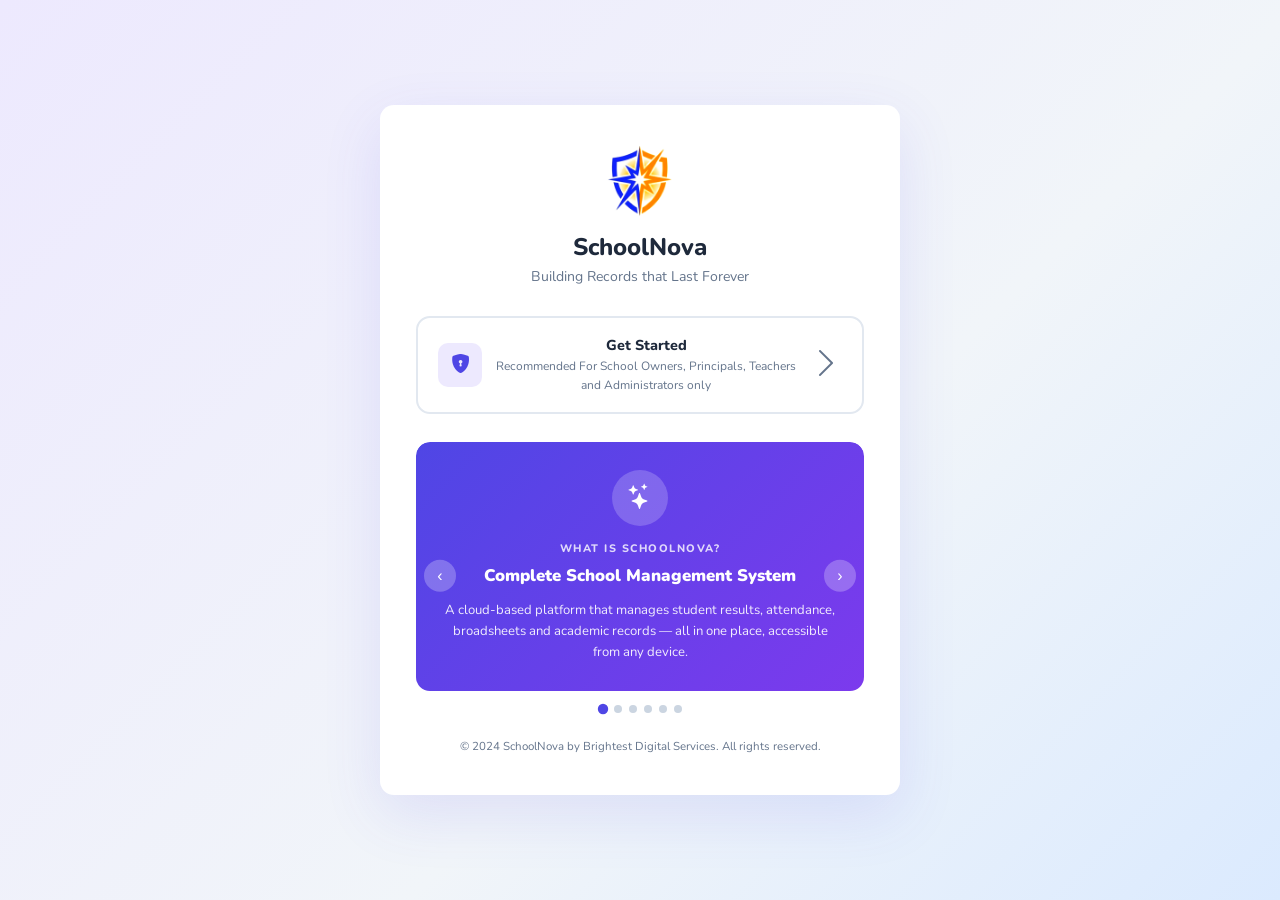
==== index.html @ bba8b569 "update" ====
<!DOCTYPE html>
<html lang="en">
<head>
  <meta charset="UTF-8"/>
  <meta name="viewport" content="width=device-width, initial-scale=1.0"/>
  <title>SchoolNova</title>
  <link rel="icon" href="schoolNova.png" type="image/broadsheet-icon" />
  <link rel="stylesheet" href="style.css"/>
  <link rel="stylesheet" href="https://cdn.jsdelivr.net/npm/bootstrap-icons@1.11.3/font/bootstrap-icons.css"/>
</head>
<body>

<div class="index-hero">
  <div class="index-card">

    <!-- Logo -->
    <div class="index-logo"><img src="schoolNova2.png" alt="SN" /></div>
    <h2 style="text-align:center;font-size:1.5rem;margin-bottom:4px">SchoolNova</h2>
    <p style="text-align:center;color:var(--text-muted);font-size:.88rem;margin-bottom:28px">
      Building Records that Last Forever
    </p>

    <!-- Students check results via Admin Portal / Print Results section -->
    <!-- Admin Portal -->
    <a href="admin-login.html" class="portal-card" style="display:flex;flex-direction:row;align-items:center;gap:14px;padding:16px 20px;border:2px solid var(--border);border-radius:var(--radius);text-decoration:none;color:var(--text);transition:all .25s;margin-top:4px">
      <div style="width:44px;height:44px;border-radius:10px;background:var(--primary-light);display:flex;align-items:center;justify-content:center;flex-shrink:0">
        <i class="bi bi-shield-lock-fill" style="font-size:1.2rem;color:var(--primary)"></i>
      </div>
      <div>
        <div style="font-weight:800;font-size:.9rem">Get Started</div>
        <div style="font-size:.75rem;color:var(--text-muted)">Recommended For School Owners, Principals, Teachers and Administrators only</div>
      </div>
      <i class="bi bi-chevron-right" style="margin-left:auto;color:var(--text-muted)"></i>
    </a>

    <!-- Carousel -->
    <div style="margin-top:28px;position:relative;overflow:hidden;border-radius:14px" id="carousel">

      <!-- Slides -->
      <div id="carouselTrack" style="display:flex;transition:transform .50s ease;will-change:transform">

        <!-- Slide 1 — What is SchoolNova -->
        <div class="c-slide" style="min-width:100%;background:linear-gradient(135deg,#4f46e5,#7c3aed);padding:28px 24px;box-sizing:border-box;border-radius:14px;color:#fff;text-align:center">
          <div style="width:56px;height:56px;border-radius:50%;background:rgba(255,255,255,.2);display:flex;align-items:center;justify-content:center;margin:0 auto 14px">
            <i class="bi bi-stars" style="font-size:1.6rem"></i>
          </div>
          <div style="font-size:.68rem;font-weight:800;letter-spacing:1.5px;opacity:.8;margin-bottom:6px;text-transform:uppercase">What is SchoolNova?</div>
          <div style="font-size:1.05rem;font-weight:900;margin-bottom:10px">Complete School Management System</div>
          <div style="font-size:.82rem;opacity:.9;line-height:1.6">A cloud-based platform that manages student results, attendance, broadsheets and academic records — all in one place, accessible from any device.</div>
        </div>

        <!-- Slide 2 — Problem it solves -->
        <div class="c-slide" style="min-width:100%;background:linear-gradient(135deg,#0f172a,#1e3a8a);padding:28px 24px;box-sizing:border-box;border-radius:14px;color:#fff;text-align:center">
          <div style="width:56px;height:56px;border-radius:50%;background:rgba(255,255,255,.15);display:flex;align-items:center;justify-content:center;margin:0 auto 14px">
            <i class="bi bi-exclamation-triangle-fill" style="font-size:1.6rem;color:#fbbf24"></i>
          </div>
          <div style="font-size:.68rem;font-weight:800;letter-spacing:1.5px;opacity:.8;margin-bottom:6px;text-transform:uppercase">The Problem We Solve</div>
          <div style="font-size:1.05rem;font-weight:900;margin-bottom:10px">No More Manual Result Computing</div>
          <div style="font-size:.82rem;opacity:.9;line-height:1.6">Schools spend weeks computing results by hand every term. SchoolNova eliminates all manual work — positions, grades and broadsheets are generated instantly and accurately.</div>
        </div>

        <!-- Slide 3 — Attendance -->
        <div class="c-slide" style="min-width:100%;background:linear-gradient(135deg,#065f46,#059669);padding:28px 24px;box-sizing:border-box;border-radius:14px;color:#fff;text-align:center">
          <div style="width:56px;height:56px;border-radius:50%;background:rgba(255,255,255,.2);display:flex;align-items:center;justify-content:center;margin:0 auto 14px">
            <i class="bi bi-calendar-check-fill" style="font-size:1.6rem"></i>
          </div>
          <div style="font-size:.68rem;font-weight:800;letter-spacing:1.5px;opacity:.8;margin-bottom:6px;text-transform:uppercase">Smart Attendance</div>
          <div style="font-size:1.05rem;font-weight:900;margin-bottom:10px">Morning + Afternoon Tracking</div>
          <div style="font-size:.82rem;opacity:.9;line-height:1.6">Track AM and PM sessions daily. Automatic holiday exclusion, weekly analytics, per-student summaries and percentage calculations — all done for you.</div>
        </div>

        <!-- Slide 4 — Role Based Access -->
        <div class="c-slide" style="min-width:100%;background:linear-gradient(135deg,#7c2d12,#ea580c);padding:28px 24px;box-sizing:border-box;border-radius:14px;color:#fff;text-align:center">
          <div style="width:56px;height:56px;border-radius:50%;background:rgba(255,255,255,.2);display:flex;align-items:center;justify-content:center;margin:0 auto 14px">
            <i class="bi bi-people-fill" style="font-size:1.6rem"></i>
          </div>
          <div style="font-size:.68rem;font-weight:800;letter-spacing:1.5px;opacity:.8;margin-bottom:6px;text-transform:uppercase">Role Based Access</div>
          <div style="font-size:1.05rem;font-weight:900;margin-bottom:10px">Admin, Form Teacher, Subject Teacher</div>
          <div style="font-size:.82rem;opacity:.9;line-height:1.6">Every user sees only what is relevant to their role. Admins see everything. Form teachers manage their class. Subject teachers manage their subjects only.</div>
        </div>

        <!-- Slide 5 — Record Bank -->
        <div class="c-slide" style="min-width:100%;background:linear-gradient(135deg,#1e1b4b,#4338ca);padding:28px 24px;box-sizing:border-box;border-radius:14px;color:#fff;text-align:center">
          <div style="width:56px;height:56px;border-radius:50%;background:rgba(255,255,255,.2);display:flex;align-items:center;justify-content:center;margin:0 auto 14px">
            <i class="bi bi-archive-fill" style="font-size:1.6rem"></i>
          </div>
          <div style="font-size:.68rem;font-weight:800;letter-spacing:1.5px;opacity:.8;margin-bottom:6px;text-transform:uppercase">Record Bank</div>
          <div style="font-size:1.05rem;font-weight:900;margin-bottom:10px">Building Records That Last Forever</div>
          <div style="font-size:.82rem;opacity:.9;line-height:1.6">Every academic session is stored permanently. Go back years to retrieve attendance, scores and broadsheets from any past term — anytime, instantly.</div>
        </div>

        <!-- Slide 6 — Parent Access -->
        <div class="c-slide" style="min-width:100%;background:linear-gradient(135deg,#164e63,#0891b2);padding:28px 24px;box-sizing:border-box;border-radius:14px;color:#fff;text-align:center">
          <div style="width:56px;height:56px;border-radius:50%;background:rgba(255,255,255,.2);display:flex;align-items:center;justify-content:center;margin:0 auto 14px">
            <i class="bi bi-phone-fill" style="font-size:1.6rem"></i>
          </div>
          <div style="font-size:.68rem;font-weight:800;letter-spacing:1.5px;opacity:.8;margin-bottom:6px;text-transform:uppercase">Parent Access</div>
          <div style="font-size:1.05rem;font-weight:900;margin-bottom:10px">Results Online — No School Visit Needed</div>
          <div style="font-size:.82rem;opacity:.9;line-height:1.6">Parents check their child's result card, grades, positions, teacher remarks and full attendance record online from any phone — the moment Admin releases it.</div>
        </div>

      </div>

      <!-- Dots -->
      <div style="display:flex;justify-content:center;gap:7px;padding:14px 0 4px" id="carouselDots">
        <span class="c-dot active" onclick="goSlide(0)"></span>
        <span class="c-dot" onclick="goSlide(1)"></span>
        <span class="c-dot" onclick="goSlide(2)"></span>
        <span class="c-dot" onclick="goSlide(3)"></span>
        <span class="c-dot" onclick="goSlide(4)"></span>
        <span class="c-dot" onclick="goSlide(5)"></span>
      </div>

      <!-- Prev / Next -->
      <button onclick="prevSlide()" style="position:absolute;top:50%;left:8px;transform:translateY(-60%);background:rgba(255,255,255,.25);border:none;border-radius:50%;width:32px;height:32px;color:#fff;font-size:1rem;cursor:pointer;display:flex;align-items:center;justify-content:center">&#8249;</button>
      <button onclick="nextSlide()" style="position:absolute;top:50%;right:8px;transform:translateY(-60%);background:rgba(255,255,255,.25);border:none;border-radius:50%;width:32px;height:32px;color:#fff;font-size:1rem;cursor:pointer;display:flex;align-items:center;justify-content:center">&#8250;</button>
    </div>

    <p style="text-align:center;font-size:.72rem;color:var(--text-muted);margin-top:20px">
      &copy; 2024 SchoolNova by Brightest Digital Services. All rights reserved.
    </p>

  </div>
</div>



<style>
.c-dot {
  width: 8px; height: 8px; border-radius: 50%;
  background: #cbd5e1; cursor: pointer;
  transition: background .3s, transform .3s; display: inline-block;
}
.c-dot.active { background: #4f46e5; transform: scale(1.3); }
</style>

<script>
var currentSlide = 0;
var totalSlides  = 6;
var autoTimer;

function goSlide(n) {
  currentSlide = n;
  document.getElementById("carouselTrack").style.transform = "translateX(-" + (n * 100) + "%)";
  document.querySelectorAll(".c-dot").forEach(function(d, i) {
    d.classList.toggle("active", i === n);
  });
}
function nextSlide() { goSlide((currentSlide + 1) % totalSlides); resetTimer(); }
function prevSlide() { goSlide((currentSlide - 1 + totalSlides) % totalSlides); resetTimer(); }
function resetTimer() { clearInterval(autoTimer); autoTimer = setInterval(nextSlide, 4000); }

// Auto-play
autoTimer = setInterval(nextSlide, 4000);

// Touch swipe support
var touchStartX = 0;
document.getElementById("carousel").addEventListener("touchstart", function(e) {
  touchStartX = e.touches[0].clientX;
});
document.getElementById("carousel").addEventListener("touchend", function(e) {
  var diff = touchStartX - e.changedTouches[0].clientX;
  if (diff > 40) nextSlide();
  else if (diff < -40) prevSlide();
});
</script>
</body>
</html>
---- style.css ----
/* ============================================================
   style.css — BrightSchool Result Broadsheet
   Same white/indigo design system as School Management App
   ============================================================ */

@import url('https://fonts.googleapis.com/css2?family=Nunito:wght@400;500;600;700;800;900&display=swap');

/* ── Variables ─────────────────────────────────────────────── */
:root {
  --primary:        #4f46e5;
  --primary-light:  #ede9fe;
  --primary-dark:   #3730a3;
  --success:        #22c55e;
  --success-light:  #dcfce7;
  --warning:        #f59e0b;
  --warning-light:  #fef3c7;
  --danger:         #ef4444;
  --danger-light:   #fee2e2;
  --info:           #3b82f6;
  --info-light:     #dbeafe;
  --text:           #1e293b;
  --text-muted:     #64748b;
  --border:         #e2e8f0;
  --bg:             #f1f5f9;
  --white:          #ffffff;
  --radius:         14px;
  --radius-sm:      8px;
  --shadow:         0 4px 24px rgba(0,0,0,.07);
  --shadow-sm:      0 2px 8px rgba(0,0,0,.05);
}

/* ── Reset ─────────────────────────────────────────────────── */
*, *::before, *::after { box-sizing: border-box; margin: 0; padding: 0; }
html { scroll-behavior: smooth; }
body {
  font-family: 'Nunito', sans-serif;
  background: var(--bg);
  color: var(--text);
  font-size: 15px;
  line-height: 1.6;
  min-height: 100vh;
}
a { text-decoration: none; color: inherit; }
img { max-width: 100%; }

/* ── Typography ─────────────────────────────────────────────── */
h1,h2,h3,h4,h5,h6 { font-weight: 800; line-height: 1.2; }

/* ── Utilities ─────────────────────────────────────────────── */
.hidden        { display: none !important; }
.text-center   { text-align: center; }
.text-muted    { color: var(--text-muted); }
.text-primary  { color: var(--primary); }
.fw-700        { font-weight: 700; }
.fw-800        { font-weight: 800; }
.mb-1          { margin-bottom: 6px; }
.mb-2          { margin-bottom: 12px; }
.mb-3          { margin-bottom: 18px; }
.mb-4          { margin-bottom: 24px; }
.mt-2          { margin-top: 12px; }
.mt-3          { margin-top: 18px; }
.gap-2         { gap: 10px; }
.d-flex        { display: flex; }
.align-center  { align-items: center; }
.flex-wrap     { flex-wrap: wrap; }
.flex-1        { flex: 1; }

/* ── Spinner ─────────────────────────────────────────────────── */
.spinner {
  width: 28px; height: 28px; border-radius: 50%;
  border: 3px solid var(--primary-light);
  border-top-color: var(--primary);
  animation: spin .7s linear infinite;
  display: inline-block;
}
@keyframes spin { to { transform: rotate(360deg); } }

/* ── Buttons ─────────────────────────────────────────────────── */
.btn {
  display: inline-flex; align-items: center; justify-content: center;
  gap: 6px; padding: 10px 20px; border-radius: var(--radius-sm);
  font-family: 'Nunito', sans-serif; font-size: .875rem; font-weight: 700;
  cursor: pointer; border: none; transition: all .2s ease;
  white-space: nowrap;
}
.btn:disabled { opacity: .6; cursor: not-allowed; transform: none !important; }
.btn-primary  { background: var(--primary); color: #fff; }
.btn-primary:hover:not(:disabled)  { background: var(--primary-dark); transform: translateY(-1px); box-shadow: 0 4px 12px rgba(79,70,229,.35); }
.btn-success  { background: var(--success); color: #fff; }
.btn-success:hover:not(:disabled)  { background: #16a34a; transform: translateY(-1px); box-shadow: 0 4px 12px rgba(34,197,94,.35); }
.btn-danger   { background: var(--danger); color: #fff; }
.btn-danger:hover:not(:disabled)   { background: #dc2626; transform: translateY(-1px); box-shadow: 0 4px 12px rgba(239,68,68,.35); }
.btn-warning  { background: var(--warning); color: #fff; }
.btn-warning:hover:not(:disabled)  { background: #d97706; transform: translateY(-1px); }
.btn-outline  { background: transparent; color: var(--primary); border: 1.5px solid var(--primary); }
.btn-outline:hover:not(:disabled)  { background: var(--primary-light); transform: translateY(-1px); }
.btn-sm       { padding: 6px 14px; font-size: .8rem; }
.btn-lg       { padding: 13px 28px; font-size: 1rem; }
.btn-icon {
  width: 32px; height: 32px; border-radius: 6px; display: inline-flex;
  align-items: center; justify-content: center; font-size: .85rem;
  cursor: pointer; border: none; transition: all .2s;
}
.btn-edit   { background: var(--info-light);    color: var(--info); }
.btn-edit:hover   { background: var(--info);    color: #fff; }
.btn-delete { background: var(--danger-light);  color: var(--danger); }
.btn-delete:hover { background: var(--danger);  color: #fff; }

/* ── Forms ───────────────────────────────────────────────────── */
.form-group   { margin-bottom: 14px; }
.form-label   { display: block; font-weight: 700; font-size: .82rem; margin-bottom: 5px; color: var(--text); text-transform: uppercase; letter-spacing: .4px; }
.form-control, .form-select {
  width: 100%; padding: 10px 14px; border: 1.5px solid var(--border);
  border-radius: var(--radius-sm); font-family: 'Nunito', sans-serif;
  font-size: .9rem; color: var(--text); background: var(--white);
  transition: border-color .2s, box-shadow .2s; outline: none;
}
.form-control:focus, .form-select:focus {
  border-color: var(--primary); box-shadow: 0 0 0 3px rgba(79,70,229,.12);
}
.form-control:disabled, .form-select:disabled {
  background: #f8fafc; color: var(--text-muted); cursor: not-allowed;
}
textarea.form-control { resize: vertical; min-height: 80px; }
.form-section-title {
  font-size: .72rem; font-weight: 800; text-transform: uppercase;
  letter-spacing: .8px; color: var(--text-muted);
  margin: 18px 0 10px; padding-bottom: 6px;
  border-bottom: 1.5px solid var(--border);
  display: flex; align-items: center; gap: 6px;
}

/* ── Grid ────────────────────────────────────────────────────── */
.grid       { display: grid; gap: 14px; }
.grid-2     { grid-template-columns: repeat(2, 1fr); }
.grid-3     { grid-template-columns: repeat(3, 1fr); }
.grid-4     { grid-template-columns: repeat(4, 1fr); }
@media (max-width: 640px) {
  .grid-2, .grid-3, .grid-4 { grid-template-columns: 1fr; }
}
@media (max-width: 900px) {
  .grid-3, .grid-4 { grid-template-columns: repeat(2, 1fr); }
}

/* ── Card ────────────────────────────────────────────────────── */
.card {
  background: var(--white); border-radius: var(--radius);
  box-shadow: var(--shadow); overflow: hidden;
}
.card-header {
  padding: 16px 20px; border-bottom: 1.5px solid var(--border);
  display: flex; align-items: center; justify-content: space-between;
  flex-wrap: wrap; gap: 10px;
}
.card-header h5 { font-size: .95rem; font-weight: 800; margin: 0; display: flex; align-items: center; gap: 8px; }
.card-body  { padding: 20px; }

/* ── Badges ──────────────────────────────────────────────────── */
.badge {
  display: inline-flex; align-items: center; padding: 3px 10px;
  border-radius: 99px; font-size: .72rem; font-weight: 800;
  white-space: nowrap;
}
.badge-primary { background: var(--primary-light); color: var(--primary); }
.badge-success { background: var(--success-light); color: #16a34a; }
.badge-warning { background: var(--warning-light); color: #92400e; }
.badge-danger  { background: var(--danger-light);  color: #991b1b; }
.badge-info    { background: var(--info-light);    color: #1d4ed8; }
.badge-muted   { background: #f1f5f9; color: var(--text-muted); }

/* ── Alert ───────────────────────────────────────────────────── */
.alert {
  padding: 12px 16px; border-radius: var(--radius-sm);
  font-size: .875rem; font-weight: 600;
  display: flex; align-items: flex-start; gap: 8px;
}
.alert-error   { background: var(--danger-light);  color: #991b1b; }
.alert-success { background: var(--success-light); color: #166534; }
.alert-info    { background: var(--info-light);    color: #1e40af; }
.alert-warning { background: var(--warning-light); color: #92400e; }
@keyframes shake {
  0%,100%{transform:translateX(0)} 25%{transform:translateX(-6px)} 75%{transform:translateX(6px)}
}

/* ── Table ───────────────────────────────────────────────────── */
.table-wrap { overflow-x: auto; border-radius: var(--radius-sm); border: 1.5px solid var(--border); }
.table { width: 100%; border-collapse: collapse; font-size: .85rem; }
.table th {
  background: #f8fafc; padding: 10px 12px; text-align: left;
  font-weight: 800; font-size: .72rem; text-transform: uppercase;
  letter-spacing: .5px; color: var(--text-muted);
  border-bottom: 1.5px solid var(--border); white-space: nowrap;
}
.table td { padding: 10px 12px; border-bottom: 1px solid var(--border); vertical-align: middle; }
.table tr:last-child td { border-bottom: none; }
.table tr:hover td { background: #f8fafc; }
.action-btns { display: flex; gap: 5px; }

/* ── Modal ───────────────────────────────────────────────────── */
.modal-backdrop {
  display: none; position: fixed; inset: 0;
  background: rgba(15,23,42,.45); backdrop-filter: blur(3px);
  z-index: 1000; align-items: center; justify-content: center; padding: 16px;
}
.modal-backdrop.show { display: flex; }
.modal {
  background: var(--white); border-radius: var(--radius);
  box-shadow: 0 20px 60px rgba(0,0,0,.18); width: 100%;
  max-width: 560px; max-height: 90vh; overflow-y: auto;
  animation: modalIn .25s ease;
}
@keyframes modalIn { from{opacity:0;transform:translateY(20px)} to{opacity:1;transform:none} }
.modal-header {
  padding: 18px 20px; border-bottom: 1.5px solid var(--border);
  display: flex; align-items: center; justify-content: space-between;
  position: sticky; top: 0; background: var(--white); z-index: 1;
}
.modal-header h5 { font-size: 1rem; font-weight: 800; margin: 0; }
.modal-close {
  background: none; border: none; font-size: 1.2rem; cursor: pointer;
  color: var(--text-muted); width: 30px; height: 30px; border-radius: 50%;
  display: flex; align-items: center; justify-content: center; transition: all .2s;
}
.modal-close:hover { background: var(--danger-light); color: var(--danger); }
.modal-body   { padding: 20px; }
.modal-footer { padding: 16px 20px; border-top: 1.5px solid var(--border); display: flex; gap: 10px; justify-content: flex-end; }

/* ── Toast ───────────────────────────────────────────────────── */
#toastContainer {
  position: fixed; bottom: 24px; right: 24px; z-index: 9999;
  display: flex; flex-direction: column; gap: 8px;
}
.toast {
  padding: 12px 18px; border-radius: var(--radius-sm); font-size: .875rem;
  font-weight: 700; color: #fff; min-width: 240px; max-width: 340px;
  box-shadow: 0 8px 24px rgba(0,0,0,.15);
  animation: toastIn .3s ease;
}
@keyframes toastIn { from{opacity:0;transform:translateX(40px)} to{opacity:1;transform:none} }
.toast-success { background: var(--success); }
.toast-error   { background: var(--danger); }
.toast-info    { background: var(--primary); }
.toast-warning { background: var(--warning); }

/* ── Login Page ──────────────────────────────────────────────── */
.login-page {
  min-height: 100vh; display: flex; align-items: center;
  justify-content: center; padding: 24px;
  background: linear-gradient(135deg, #ede9fe 0%, #f1f5f9 50%, #dbeafe 100%);
}
.login-card {
  background: var(--white); border-radius: var(--radius);
  box-shadow: 0 20px 60px rgba(79,70,229,.12);
  padding: 40px 36px; width: 100%; max-width: 420px;
}
.login-logo {
  width: 64px; height: 64px; border-radius: 16px;
  background: linear-gradient(135deg, var(--white), #ffffff);
  display: flex; align-items: center; justify-content: center;
  font-size: 1.8rem; color: #fff; margin: 0 auto 20px; font-weight: 900;
}
.login-title { font-size: 1.4rem; text-align: center; margin-bottom: 4px; }
.login-sub   { font-size: .85rem; color: var(--text-muted); text-align: center; margin-bottom: 28px; }
.toggle-pw   { position: absolute; right: 14px; top: 50%; transform: translateY(-50%); background: none; border: none; cursor: pointer; color: var(--text-muted); }
.input-wrap  { position: relative; }
.input-wrap .form-control { padding-right: 42px; }

/* ── Sidebar Layout ──────────────────────────────────────────── */
.app-layout { display: flex; min-height: 100vh; }

.sidebar {
  width: 240px; background: var(--white); border-right: 1.5px solid var(--border);
  display: flex; flex-direction: column; flex-shrink: 0;
  transition: width .25s ease; position: fixed; top: 0; left: 0;
  height: 100vh; z-index: 200; box-shadow: var(--shadow-sm);
}
.sidebar.collapsed { width: 64px; }
.sidebar-brand {
  padding: 18px 16px; border-bottom: 1.5px solid var(--border);
  display: flex; align-items: center; gap: 10px; overflow: hidden;
}
.brand-icon {
  width: 38px; height: 38px; border-radius: 10px; flex-shrink: 0;
  background: linear-gradient(135deg, var(--primary), #7c3aed);
  display: flex; align-items: center; justify-content: center;
  color: #fff; font-weight: 900; font-size: 1rem;
}
.brand-text { font-weight: 900; font-size: .95rem; white-space: nowrap; overflow: hidden; }
.brand-sub  { font-size: .68rem; color: var(--text-muted); font-weight: 600; }
.sidebar-nav { flex: 1; padding: 12px 8px; overflow-y: auto; }
.nav-item {
  display: flex; align-items: center; gap: 10px; padding: 10px 10px;
  border-radius: var(--radius-sm); cursor: pointer; transition: all .2s;
  font-weight: 700; font-size: .875rem; color: var(--text-muted);
  white-space: nowrap; overflow: hidden; margin-bottom: 2px;
}
.nav-item i { font-size: 1.1rem; flex-shrink: 0; width: 22px; text-align: center; }
.nav-item:hover  { background: var(--primary-light); color: var(--primary); }
.nav-item.active { background: var(--primary-light); color: var(--primary); }
.sidebar-footer {
  padding: 12px 8px; border-top: 1.5px solid var(--border);
}
.btn-logout {
  display: flex; align-items: center; gap: 8px; width: 100%;
  padding: 9px 12px; border-radius: var(--radius-sm);
  background: var(--danger-light); color: var(--danger);
  border: none; cursor: pointer; font-family: 'Nunito', sans-serif;
  font-size: .82rem; font-weight: 700; transition: all .2s;
}
.btn-logout:hover { background: var(--danger); color: #fff; }

.main-wrapper {
  flex: 1; margin-left: 240px; display: flex; flex-direction: column;
  min-height: 100vh; transition: margin-left .25s ease;
}
.main-wrapper.expanded { margin-left: 64px; }

.topbar {
  background: var(--white); border-bottom: 1.5px solid var(--border);
  padding: 12px 24px; display: flex; align-items: center;
  justify-content: space-between; gap: 12px; position: sticky;
  top: 0; z-index: 100; box-shadow: var(--shadow-sm);
}
.toggle-btn {
  background: none; border: none; font-size: 1.2rem; cursor: pointer;
  color: var(--text-muted); padding: 6px; border-radius: 6px; transition: all .2s;
}
.toggle-btn:hover { background: var(--primary-light); color: var(--primary); }
.topbar-right { display: flex; align-items: center; gap: 14px; }
.admin-info   { display: flex; align-items: center; gap: 8px; font-size: .82rem; font-weight: 700; }
.admin-dot    { width: 8px; height: 8px; background: var(--success); border-radius: 50%; }

.main-content { padding: 24px; flex: 1; }
.page-title   { font-size: 1.3rem; font-weight: 900; margin-bottom: 20px; display: flex; align-items: center; gap: 10px; }

.section { display: none; }
.section.active { display: block; }

/* ── Stat Cards ──────────────────────────────────────────────── */
.stat-card {
  background: var(--white); border-radius: var(--radius); box-shadow: var(--shadow);
  padding: 16px; display: flex; align-items: flex-start; gap: 12px;
  overflow: hidden; min-width: 0;
}
.stat-card > div:last-child { min-width: 0; flex: 1; overflow: hidden; }
.stat-icon {
  width: 44px; height: 44px; border-radius: 12px; display: flex;
  align-items: center; justify-content: center; font-size: 1.2rem; flex-shrink: 0;
}
.stat-val {
  font-size: 1.4rem; font-weight: 900; line-height: 1.1;
  white-space: nowrap; overflow: hidden; text-overflow: ellipsis;
}
/* Week card uses stacked innerHTML — allow it to wrap */
.stat-val:has(span) {
  white-space: normal; overflow: visible; text-overflow: unset;
}
.stat-lbl {
  font-size: .72rem; color: var(--text-muted); font-weight: 600; margin-top: 3px;
  white-space: normal; word-break: break-word; line-height: 1.3;
}

/* ── Overlay ─────────────────────────────────────────────────── */
.sidebar-overlay {
  display: none; position: fixed; inset: 0; background: rgba(0,0,0,.4);
  z-index: 150;
}
.sidebar-overlay.show { display: block; }

/* ── Mobile Sidebar ──────────────────────────────────────────── */
@media (max-width: 991px) {
  .sidebar {
    transform: translateX(-100%);
    transition: transform .25s ease, width .25s ease;
    width: 240px !important;
    z-index: 300;
  }
  .sidebar.mobile-open {
    transform: translateX(0);
  }
  .main-wrapper {
    margin-left: 0 !important;
  }
  .toggle-btn {
    display: flex !important;
  }
}

/* ── Broadsheet Table ────────────────────────────────────────── */
.broadsheet-wrap { overflow-x: auto; }
.broadsheet-table {
  width: 100%; border-collapse: collapse;
  font-size: .78rem; min-width: 900px;
}
.broadsheet-table th, .broadsheet-table td {
  border: 1px solid var(--border); padding: 7px 10px;
  text-align: center; white-space: nowrap;
}
.broadsheet-table th {
  background: var(--primary); color: #fff;
  font-weight: 800; font-size: .7rem; text-transform: uppercase;
}
.broadsheet-table th.sub-header {
  background: #6366f1; font-size: .65rem;
}
.broadsheet-table td.student-info {
  text-align: left; font-weight: 700; background: #f8fafc;
}
.broadsheet-table tr:hover td { background: #f0f4ff; }
.broadsheet-table .pos-cell { font-weight: 800; color: var(--primary); }
.broadsheet-table .grade-A  { color: #15803d; font-weight: 800; } /* Dark green — Excellent */
.broadsheet-table .grade-B1 { color: #16a34a; font-weight: 800; } /* Light green — Very Good */
.broadsheet-table .grade-B2 { color: #22c55e; font-weight: 800; } /* Light green — Good */
.broadsheet-table .grade-C  { color: #2563eb; font-weight: 800; } /* Blue — Credit */
.broadsheet-table .grade-D  { color: #ca8a04; font-weight: 800; } /* Yellow — Pass */
.broadsheet-table .grade-F  { color: #dc2626; font-weight: 800; } /* Red — Fail */
/* Legacy B class kept for backward compat */
.broadsheet-table .grade-B  { color: #16a34a; font-weight: 800; }
.broadsheet-table .summary-row td { background: var(--primary-light); font-weight: 800; }

/* ── Score Entry Grid ────────────────────────────────────────── */
.score-grid { display: grid; grid-template-columns: 1fr 1fr 1fr; gap: 8px; margin-top: 12px; }
.score-input-wrap { display: flex; flex-direction: column; gap: 4px; }
.score-input-wrap label { font-size: .7rem; font-weight: 800; color: var(--text-muted); text-transform: uppercase; }
.score-input { width: 100%; padding: 7px 10px; border: 1.5px solid var(--border); border-radius: 6px; font-family: 'Nunito', sans-serif; font-size: .85rem; text-align: center; }
.score-input:focus { outline: none; border-color: var(--primary); box-shadow: 0 0 0 3px rgba(79,70,229,.1); }

/* ── Empty State ─────────────────────────────────────────────── */
.empty-state { padding: 40px 20px; text-align: center; color: var(--text-muted); }
.empty-state i { font-size: 2.5rem; margin-bottom: 10px; display: block; }

/* ── Index Page ──────────────────────────────────────────────── */
.index-hero {
  min-height: 100vh; display: flex; align-items: center;
  justify-content: center; padding: 24px;
  background: linear-gradient(135deg, #ede9fe 0%, #f1f5f9 60%, #dbeafe 100%);
}
.index-card {
  background: var(--white); border-radius: var(--radius);
  box-shadow: 0 20px 60px rgba(79,70,229,.12);
  padding: 40px 36px; width: 100%; max-width: 520px;
}
.index-logo {
  width: 72px; height: 72px; border-radius: 18px;
  background: linear-gradient(135deg, var(--white), #ffffff);
  display: flex; align-items: center; justify-content: center;
  font-size: 2rem; color: #fff; margin: 0 auto 16px; font-weight: 900;
}
.portal-cards { display: grid; grid-template-columns: 1fr 1fr; gap: 14px; margin-top: 28px; }
.portal-card {
  border: 2px solid var(--border); border-radius: var(--radius);
  padding: 22px 16px; text-align: center; cursor: pointer;
  transition: all .25s ease; text-decoration: none; color: var(--text);
  display: flex; flex-direction: column; align-items: center; gap: 10px;
}
.portal-card:hover { border-color: var(--primary); background: var(--primary-light); transform: translateY(-3px); box-shadow: 0 8px 24px rgba(79,70,229,.15); }
.portal-card i { font-size: 2rem; color: var(--primary); }
.portal-card h6 { font-size: .9rem; font-weight: 800; }
.portal-card p  { font-size: .75rem; color: var(--text-muted); }

/* ── Carousel ─────────────────────────────────────────────────── */
#carousel { user-select: none; }
#carouselTrack { display: flex; transition: transform .5s ease; }
.c-slide {
  min-width: 100%; box-sizing: border-box;
  border-radius: 14px; padding: 28px 24px;
  color: #fff; text-align: center;
}
.c-dot {
  width: 8px; height: 8px; border-radius: 50%;
  background: #cbd5e1; cursor: pointer; display: inline-block;
  transition: background .3s, transform .3s;
}
.c-dot.active { background: #4f46e5; transform: scale(1.3); }
#carousel button {
  position: absolute; top: 45%; transform: translateY(-50%);
  background: rgba(255,255,255,.25); border: none;
  border-radius: 50%; width: 32px; height: 32px;
  color: #fff; font-size: 1.1rem; cursor: pointer;
  display: flex; align-items: center; justify-content: center;
  transition: background .2s;
}
#carousel button:hover { background: rgba(255,255,255,.4); }

/* ── Student Result Page ─────────────────────────────────────── */
.result-page { max-width: 900px; margin: 0 auto; padding: 24px; }
.result-header {
  background: var(--white); border-radius: var(--radius);
  box-shadow: var(--shadow); padding: 24px; margin-bottom: 20px;
  display: flex; align-items: center; gap: 20px;
}
.result-avatar {
  width: 60px; height: 60px; border-radius: 50%; flex-shrink: 0;
  background: linear-gradient(135deg, var(--primary), #7c3aed);
  display: flex; align-items: center; justify-content: center;
  font-size: 1.5rem; font-weight: 900; color: #fff;
}
.result-name  { font-size: 1.1rem; font-weight: 900; }
.result-meta  { font-size: .8rem; color: var(--text-muted); margin-top: 2px; }

/* ── Report Card Print Styles ────────────────────────────────── */
@media print {
  body { background: #fff; }
  .no-print { display: none !important; }
  .report-card { box-shadow: none; border: 1px solid #ccc; }
}

/* ── Responsive ──────────────────────────────────────────────── */
@media (max-width: 768px) {
  .sidebar { transform: translateX(-100%); width: 240px !important; }
  .sidebar.mobile-open { transform: translateX(0); }
  .main-wrapper { margin-left: 0 !important; }
  .topbar { padding: 10px 16px; }
  .main-content { padding: 16px; }
  .portal-cards { grid-template-columns: 1fr; }
  .login-card, .index-card { padding: 28px 20px; }
  .stats-grid { grid-template-columns: repeat(2, 1fr); }
}

/* ── Footer ──────────────────────────────────────────────────── */
.site-footer {
  text-align: center;
  padding: 18px 20px;
  font-size: .78rem;
  font-weight: 700;
  color: var(--text-muted);
  border-top: 1.5px solid var(--border);
  background: var(--white);
  letter-spacing: .2px;
}
.site-footer span {
  color: var(--primary);
  font-weight: 800;
}
/* Inside the admin dashboard main-content area */
.footer-inline {
  text-align: center;
  padding: 24px 0 8px;
  font-size: .75rem;
  font-weight: 700;
  color: var(--text-muted);
  letter-spacing: .2px;
}
.footer-inline span { color: var(--primary); font-weight: 800; }

.att-tab { transition: all .2s; }
.att-tab.active { background: var(--primary) !important; color: #fff !important; border-color: var(--primary) !important; }
.att-tab-content { display: none; }
.att-tab-content:first-of-type { display: block; }
#att-daily { display: block; }

/* ── Attendance status colors ───────────────────────────────── */
.att-present { color: #10b981; font-weight: 800; }
.att-absent  { color: #ef4444; font-weight: 800; }
.att-late    { color: #f59e0b; font-weight: 800; }
.att-holiday { color: #6b7280; font-weight: 800; }

/* ── Gender badges ───────────────────────────────────────────── */
.badge-pink { background: #fce7f3; color: #db2777; }
.badge-blue { background: #dbeafe; color: #2563eb; }

/* ── Attendance select sizing ───────────────────────────────── */
.form-select-sm {
  padding: 5px 8px; font-size: .8rem;
  border: 1.5px solid var(--border); border-radius: 6px;
  font-family: 'Nunito', sans-serif; background: var(--white);
  color: var(--text); outline: none; cursor: pointer;
}
.form-select-sm:focus { border-color: var(--primary); box-shadow: 0 0 0 3px rgba(79,70,229,.1); }

/* ── Attendance history card ────────────────────────────────── */
.att-history-day {
  background: var(--success-light); border-radius: var(--radius-sm);
  padding: 8px 14px; margin-bottom: 6px; font-size: .83rem; font-weight: 700;
  color: #166534; display: flex; justify-content: space-between; align-items: center;
}

/* ── Record Bank ─────────────────────────────────────────────── */
.rb-stat { background: var(--white); border: 1.5px solid var(--border); border-radius: var(--radius-sm); padding: 14px 18px; }
.rb-stat-val { font-size: 1.4rem; font-weight: 900; color: var(--primary); }
.rb-stat-lbl { font-size: .75rem; color: var(--text-muted); font-weight: 700; margin-top: 2px; }

/* ── Dashboard first/highest position lists ─────────────────── */
#firstPositionList, #highAttendanceList {
  max-height: 320px; overflow-y: auto;
}
.position-item {
  display: flex; align-items: center; justify-content: space-between;
  padding: 8px 12px; border-bottom: 1px solid var(--border); font-size: .83rem;
}
.position-item:last-child { border-bottom: none; }
.position-item .class-tag {
  font-weight: 800; color: var(--primary); font-size: .75rem;
  background: var(--primary-light); padding: 2px 8px; border-radius: 99px;
}
.position-item .student-name { font-weight: 700; }
.position-item .score-tag {
  font-size: .75rem; font-weight: 800;
  background: var(--success-light); color: #166534;
  padding: 2px 8px; border-radius: 99px;
}

/* ── Stats grid — 8 cards on dashboard ─────────────────────── */
.stats-grid { display: grid; grid-template-columns: repeat(auto-fit, minmax(160px, 1fr)); gap: 16px; margin-bottom: 24px; }
@media (max-width: 640px) {
  .stats-grid { grid-template-columns: repeat(2, 1fr); }
}
@media (min-width: 1200px) {
  .stats-grid { grid-template-columns: repeat(4, 1fr); }
}


/* ── Menu Tiles ───────────────────────────────────────────────── */
.menu-tile {
  display: flex;
  flex-direction: column;
  align-items: center;
  justify-content: center;
  gap: 10px;
  padding: 22px 12px 18px;
  background: var(--white);
  border: 1.5px solid var(--border);
  border-radius: var(--radius);
  cursor: pointer;
  transition: all .2s ease;
  font-weight: 700;
  font-size: .82rem;
  color: var(--text-muted);
  text-align: center;
  min-height: 96px;
  box-shadow: var(--shadow-sm);
  user-select: none;
}
.menu-tile i {
  font-size: 1.7rem;
  color: var(--primary);
  transition: transform .2s;
}
.menu-tile:hover {
  background: var(--primary-light);
  border-color: var(--primary);
  color: var(--primary);
  box-shadow: 0 4px 16px rgba(79,70,229,.13);
  transform: translateY(-2px);
}
.menu-tile:hover i { transform: scale(1.12); }
.menu-tile:active { transform: translateY(0); }

/* Accent tile — Add Student */
.menu-tile-accent {
  background: linear-gradient(135deg, var(--primary-light), #dbeafe);
  border-color: var(--primary);
  color: var(--primary);
}
.menu-tile-accent i { color: var(--primary); }
.menu-tile-accent:hover {
  background: var(--primary);
  color: #fff;
}
.menu-tile-accent:hover i { color: #fff; }

/* ── Sidebar Theme Picker ─────────────────────────────────────── */
.theme-btn {
  display: flex;
  align-items: center;
  gap: 8px;
  padding: 8px 16px;
  border: 2px solid var(--border);
  border-radius: var(--radius-sm);
  background: var(--white);
  font-family: 'Nunito', sans-serif;
  font-size: .82rem;
  font-weight: 700;
  color: var(--text);
  cursor: pointer;
  transition: all .2s;
}
.theme-btn:hover {
  border-color: var(--primary);
  background: var(--primary-light);
  color: var(--primary);
}
.theme-swatch {
  width: 18px;
  height: 18px;
  border-radius: 4px;
  display: inline-block;
  flex-shrink: 0;
}
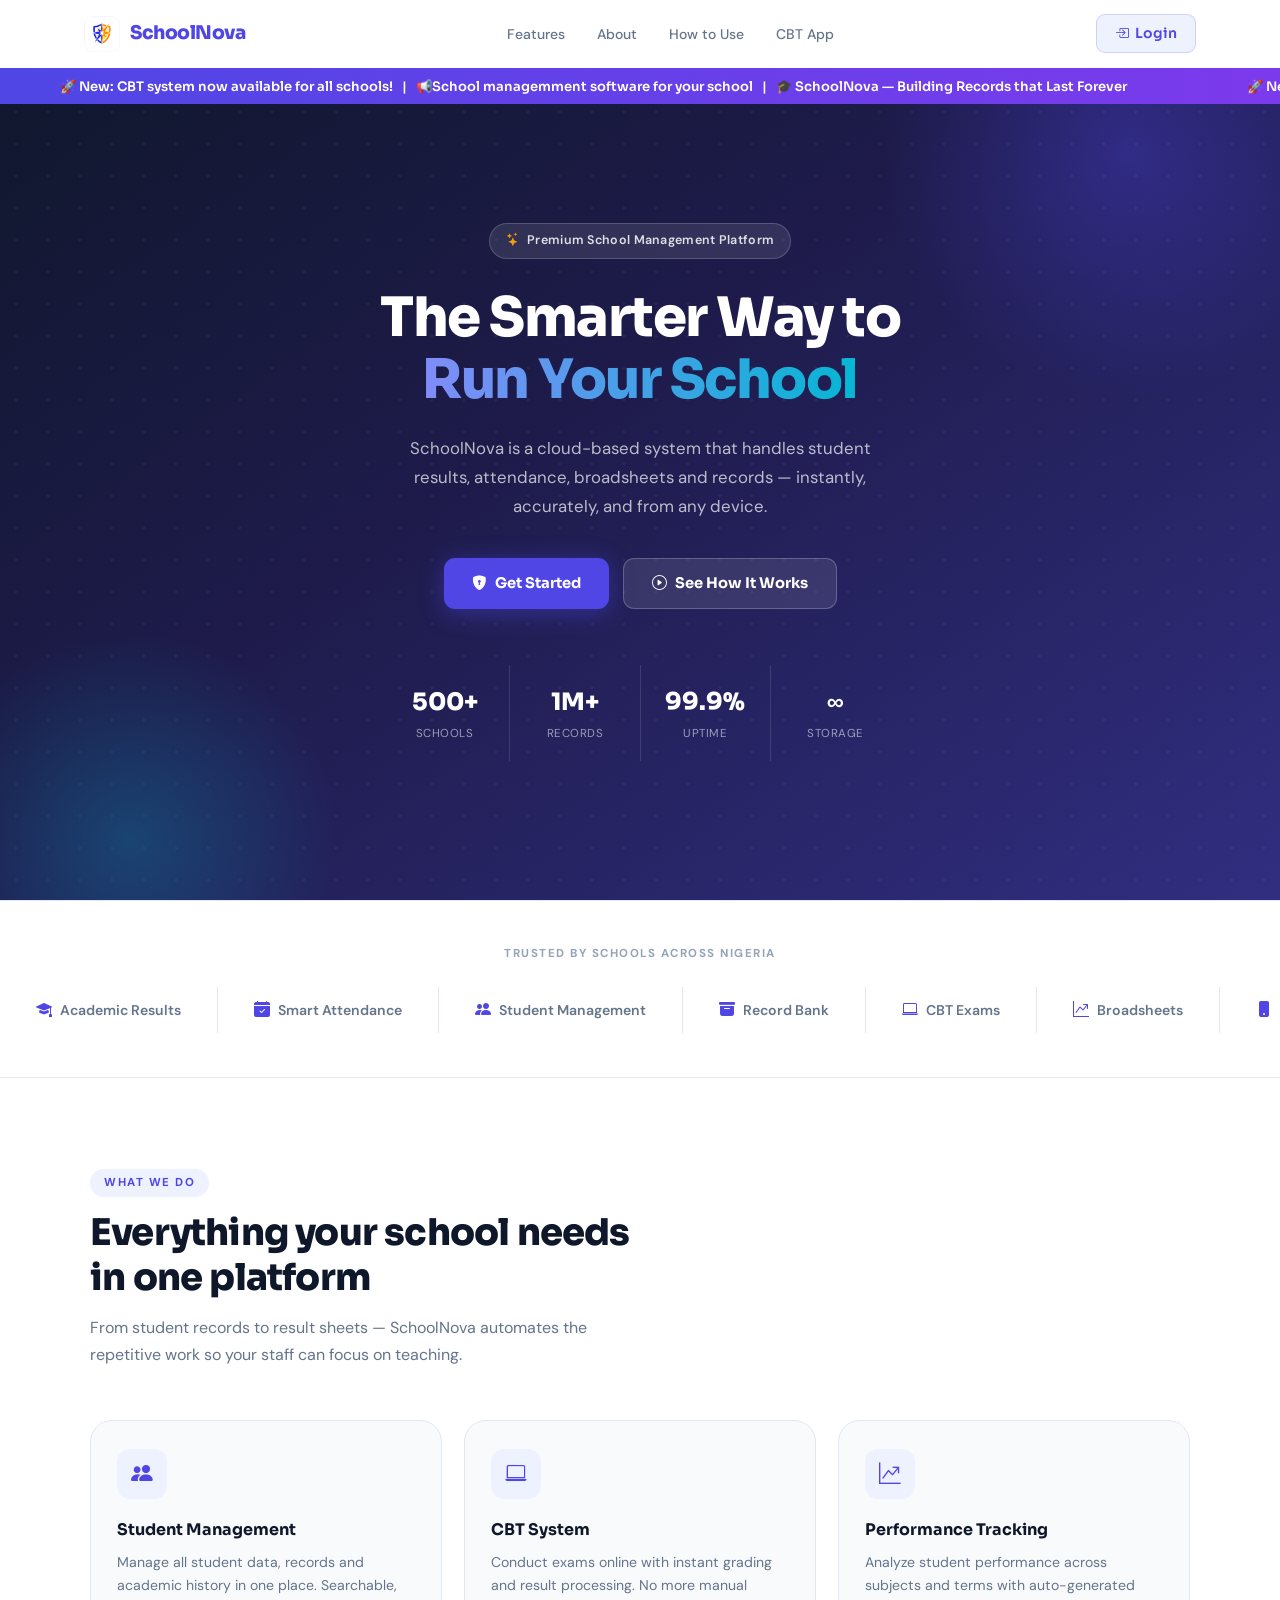
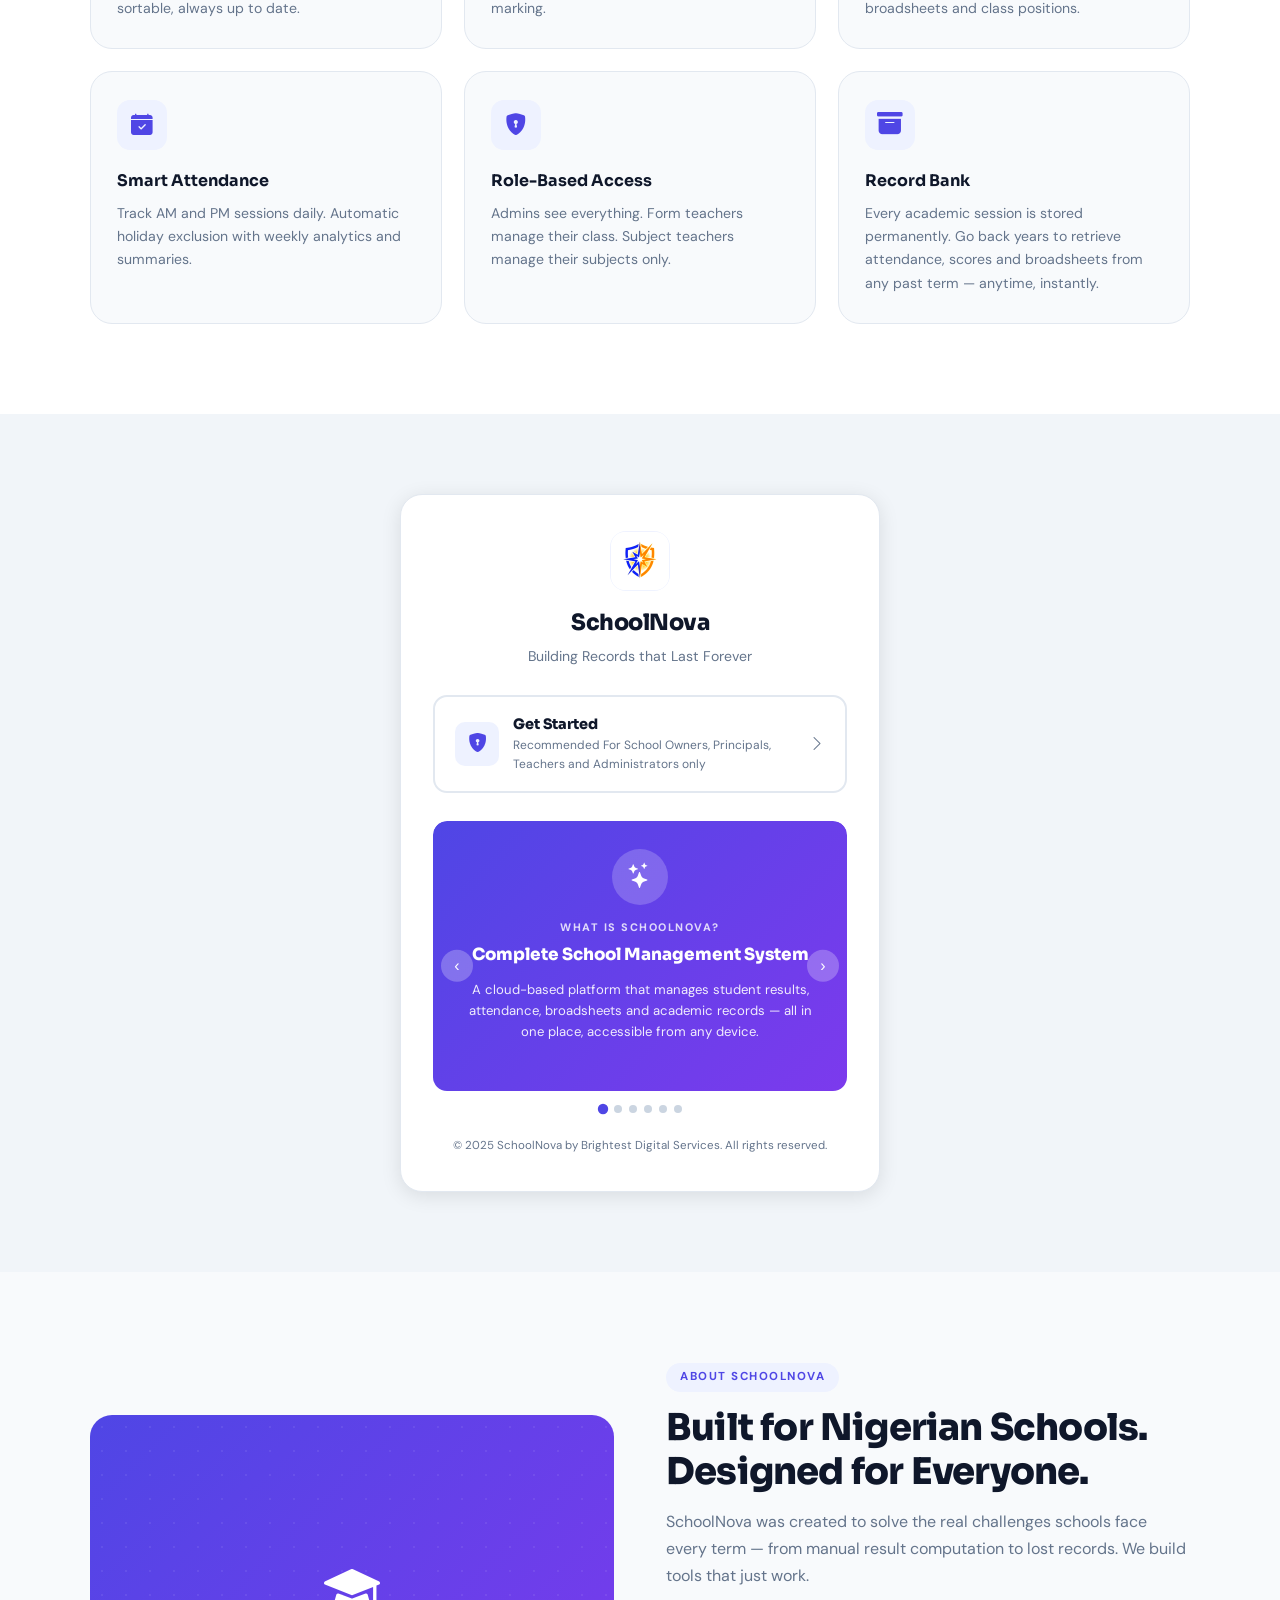
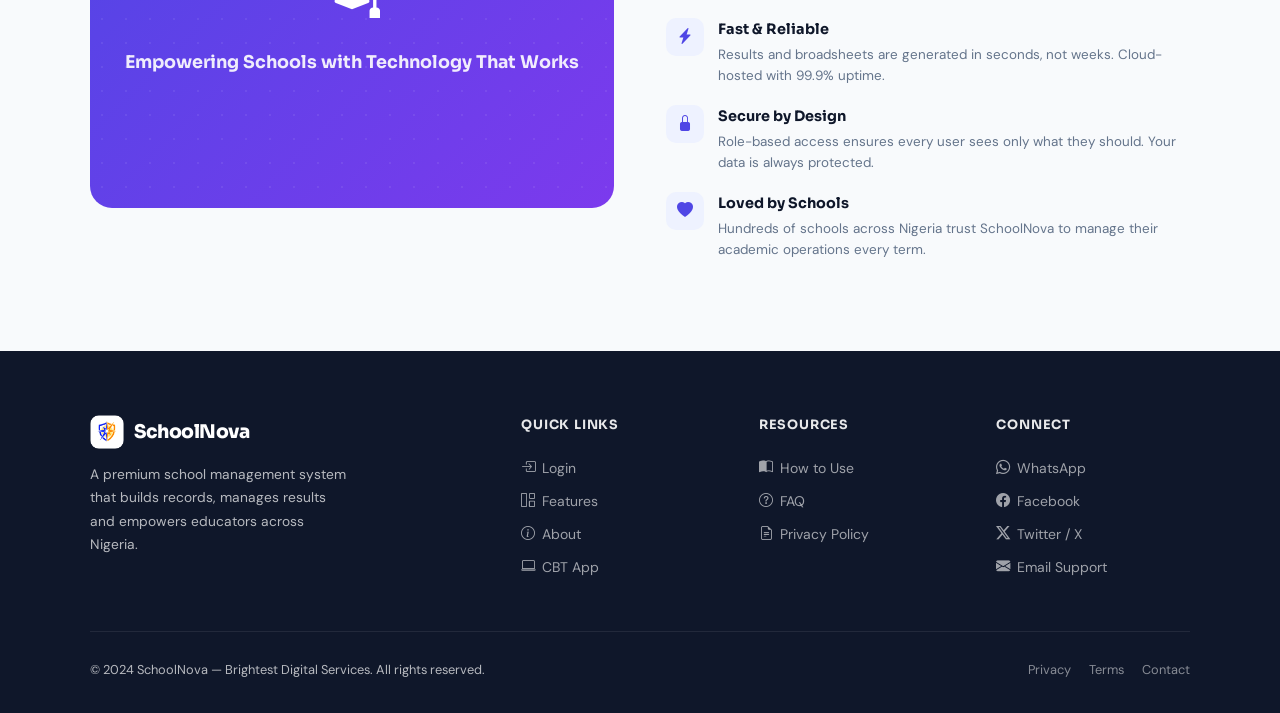
==== commit fb88e733: "update index.html" ====
--- a/index.html
+++ b/index.html
@@ -4,165 +4,1449 @@
   <meta charset="UTF-8"/>
   <meta name="viewport" content="width=device-width, initial-scale=1.0"/>
   <title>SchoolNova</title>
-  <link rel="icon" href="schoolNova.png" type="image/broadsheet-icon" />
-  <link rel="stylesheet" href="style.css"/>
+  <link rel="icon" href="schoolNova.png" type="image/png"/>
   <link rel="stylesheet" href="https://cdn.jsdelivr.net/npm/bootstrap-icons@1.11.3/font/bootstrap-icons.css"/>
+  <link rel="preconnect" href="https://fonts.googleapis.com"/>
+  <link href="https://fonts.googleapis.com/css2?family=Sora:wght@300;400;600;700;800&family=DM+Sans:wght@400;500;600&display=swap" rel="stylesheet"/>
+
+  <style>
+    /* =============================================
+       CSS VARIABLES & RESET
+    ============================================= */
+    :root {
+      --primary:        #4f46e5;
+      --primary-dark:   #3730a3;
+      --primary-light:  #eef2ff;
+      --accent:         #06b6d4;
+      --accent2:        #f59e0b;
+      --success:        #10b981;
+      --danger:         #ef4444;
+      --bg:             #f8fafc;
+      --surface:        #ffffff;
+      --surface2:       #f1f5f9;
+      --border:         #e2e8f0;
+      --text:           #0f172a;
+      --text-muted:     #64748b;
+      --text-light:     #94a3b8;
+      --radius:         14px;
+      --radius-lg:      22px;
+      --shadow-sm:      0 1px 4px rgba(0,0,0,.06);
+      --shadow-md:      0 4px 20px rgba(0,0,0,.10);
+      --shadow-lg:      0 12px 40px rgba(0,0,0,.15);
+      --nav-h:          68px;
+      --font-head:      'Sora', sans-serif;
+      --font-body:      'DM Sans', sans-serif;
+      --transition:     all .3s cubic-bezier(.4,0,.2,1);
+    }
+
+    *, *::before, *::after { box-sizing: border-box; margin: 0; padding: 0; }
+
+    html { scroll-behavior: smooth; }
+
+    body {
+      font-family: var(--font-body);
+      background: var(--bg);
+      color: var(--text);
+      overflow-x: hidden;
+      line-height: 1.6;
+    }
+
+    img { max-width: 100%; display: block; }
+    a { text-decoration: none; }
+
+    /* =============================================
+       ANIMATIONS
+    ============================================= */
+    @keyframes fadeUp {
+      from { opacity: 0; transform: translateY(28px); }
+      to   { opacity: 1; transform: translateY(0); }
+    }
+    @keyframes fadeIn {
+      from { opacity: 0; }
+      to   { opacity: 1; }
+    }
+    @keyframes slideDown {
+      from { opacity: 0; transform: translateY(-12px); }
+      to   { opacity: 1; transform: translateY(0); }
+    }
+    @keyframes pulse-ring {
+      0%   { transform: scale(1); opacity: .7; }
+      70%  { transform: scale(1.35); opacity: 0; }
+      100% { transform: scale(1.35); opacity: 0; }
+    }
+    @keyframes marquee {
+      from { transform: translateX(0); }
+      to   { transform: translateX(-50%); }
+    }
+    @keyframes shimmer {
+      0%   { background-position: -200% 0; }
+      100% { background-position:  200% 0; }
+    }
+
+    .fade-up {
+      opacity: 0;
+      transform: translateY(28px);
+      transition: opacity .6s ease, transform .6s ease;
+    }
+    .fade-up.visible {
+      opacity: 1;
+      transform: translateY(0);
+    }
+
+    /* =============================================
+       STICKY HEADER / NAVBAR
+    ============================================= */
+    .sn-header {
+      position: fixed;
+      top: 0; left: 0; right: 0;
+      height: var(--nav-h);
+      z-index: 1000;
+      background: var(--surface);
+      backdrop-filter: blur(18px);
+      -webkit-backdrop-filter: blur(18px);
+      border-bottom: 1px solid transparent;
+      transition: var(--transition), box-shadow .3s;
+    }
+    .sn-header.scrolled {
+      background: rgba(255,255,255,.96);
+      border-bottom-color: var(--border);
+      box-shadow: 0 2px 24px rgba(79,70,229,.10);
+    }
+
+    .sn-nav {
+      max-width: 1160px;
+      margin: 0 auto;
+      height: 100%;
+      display: flex;
+      align-items: center;
+      justify-content: space-between;
+      padding: 0 24px;
+    }
+
+    /* Logo */
+    .sn-logo {
+      display: flex;
+      align-items: center;
+      gap: 10px;
+      font-family: var(--font-head);
+      font-weight: 800;
+      font-size: 1.18rem;
+      color: var(--text);
+      letter-spacing: -.5px;
+    }
+    .sn-logo img {
+      width: 36px;
+      height: 36px;
+      border-radius: 9px;
+      object-fit: contain;
+      background: var(--primary-light);
+    }
+    .sn-logo .logo-dot {
+      color: var(--primary);
+    }
+
+    /* Nav links (desktop) */
+    .sn-nav-links {
+      display: flex;
+      align-items: center;
+      gap: 6px;
+      list-style: none;
+    }
+    .sn-nav-links a {
+      font-size: .875rem;
+      font-weight: 500;
+      color: var(--text-muted);
+      padding: 6px 13px;
+      border-radius: 8px;
+      transition: var(--transition);
+    }
+    .sn-nav-links a:hover {
+      color: var(--primary);
+      background: var(--primary-light);
+    }
+
+    /* Nav right actions */
+    .sn-nav-actions {
+      display: flex;
+      align-items: center;
+      gap: 10px;
+    }
+
+    .sn-login-btn {
+      display: inline-flex;
+      align-items: center;
+      gap: 6px;
+      font-size: .875rem;
+      font-weight: 600;
+      font-family: var(--font-head);
+      color: var(--primary);
+      background: var(--primary-light);
+      border: 1.5px solid rgba(79,70,229,.2);
+      border-radius: 9px;
+      padding: 7px 18px;
+      transition: var(--transition);
+    }
+    .sn-login-btn:hover {
+      background: var(--primary);
+      color: #fff;
+      border-color: var(--primary);
+      box-shadow: 0 4px 16px rgba(79,70,229,.3);
+      transform: translateY(-1px);
+    }
+
+    /* Hamburger toggle */
+    .sn-menu-toggle {
+      display: none;
+      font-size: 1.5rem;
+      cursor: pointer;
+      color: var(--text);
+      width: 40px;
+      height: 40px;
+      border-radius: 9px;
+      align-items: center;
+      justify-content: center;
+      transition: var(--transition);
+      border: 1.5px solid var(--border);
+    }
+    .sn-menu-toggle:hover {
+      background: var(--primary-light);
+      color: var(--primary);
+    }
+
+    /* =============================================
+       MOBILE MENU (SLIDE-IN RIGHT)
+    ============================================= */
+    .sn-mobile-menu {
+      position: fixed;
+      top: 0; right: -100%;
+      width: min(320px, 85vw);
+      height: 100vh;
+      background: var(--surface);
+      box-shadow: var(--shadow-lg);
+      z-index: 1100;
+      padding: 0;
+      display: flex;
+      flex-direction: column;
+      transition: right .38s cubic-bezier(.4,0,.2,1);
+      overflow-y: auto;
+    }
+    .sn-mobile-menu.active { right: 0; }
+
+    .sn-mobile-overlay {
+      display: none;
+      position: fixed;
+      inset: 0;
+      background: rgba(15,23,42,.45);
+      z-index: 1050;
+      backdrop-filter: blur(3px);
+      -webkit-backdrop-filter: blur(3px);
+      animation: fadeIn .3s ease;
+    }
+    .sn-mobile-overlay.active { display: block; }
+
+    .sn-mobile-menu-header {
+      display: flex;
+      align-items: center;
+      justify-content: space-between;
+      padding: 20px 24px;
+      border-bottom: 1px solid var(--border);
+    }
+    .sn-mobile-menu-header .sn-logo { font-size: 1.05rem; }
+
+    .sn-menu-close {
+      width: 36px; height: 36px;
+      border-radius: 8px;
+      border: 1.5px solid var(--border);
+      background: none;
+      cursor: pointer;
+      display: flex; align-items: center; justify-content: center;
+      font-size: 1.1rem;
+      color: var(--text-muted);
+      transition: var(--transition);
+    }
+    .sn-menu-close:hover { background: var(--danger); color: #fff; border-color: var(--danger); }
+
+    .sn-mobile-menu nav {
+      padding: 16px 16px;
+      flex: 1;
+    }
+
+    .sn-mobile-menu nav a,
+    .sn-mobile-menu nav .menu-item {
+      display: flex;
+      align-items: center;
+      gap: 12px;
+      padding: 13px 16px;
+      border-radius: 11px;
+      color: var(--text);
+      font-size: .925rem;
+      font-weight: 500;
+      transition: var(--transition);
+      margin-bottom: 4px;
+      cursor: pointer;
+    }
+    .sn-mobile-menu nav a:hover,
+    .sn-mobile-menu nav .menu-item:hover {
+      background: var(--primary-light);
+      color: var(--primary);
+    }
+    .sn-mobile-menu nav a i,
+    .sn-mobile-menu nav .menu-item i {
+      font-size: 1.1rem;
+      width: 22px;
+      text-align: center;
+      opacity: .75;
+    }
+
+    .sn-year-badge {
+      margin: 8px 16px;
+      padding: 14px 16px;
+      background: linear-gradient(135deg, var(--primary), var(--primary-dark));
+      border-radius: 12px;
+      color: #fff;
+      font-size: .82rem;
+      font-weight: 600;
+    }
+    .sn-year-badge .year-label { opacity: .75; font-size: .72rem; margin-bottom: 2px; letter-spacing: .5px; text-transform: uppercase; }
+    .sn-year-badge .year-val { font-size: 1rem; font-weight: 800; font-family: var(--font-head); }
+
+    .sn-mobile-social {
+      padding: 16px 16px 24px;
+      border-top: 1px solid var(--border);
+    }
+    .sn-mobile-social p { font-size: .72rem; color: var(--text-muted); margin-bottom: 10px; text-transform: uppercase; letter-spacing: .5px; padding-left: 4px; }
+    .sn-mobile-social .social-row { display: flex; gap: 8px; }
+    .sn-mobile-social .social-row a {
+      flex: 1;
+      display: flex;
+      align-items: center;
+      justify-content: center;
+      gap: 6px;
+      padding: 10px;
+      border-radius: 10px;
+      border: 1.5px solid var(--border);
+      font-size: .8rem;
+      font-weight: 600;
+      color: var(--text-muted);
+      transition: var(--transition);
+    }
+    .sn-mobile-social .social-row a:hover { border-color: var(--primary); color: var(--primary); background: var(--primary-light); }
+
+    /* =============================================
+       ANNOUNCEMENT BANNER
+    ============================================= */
+    .sn-announcement {
+      position: fixed;
+      top: var(--nav-h);
+      left: 0; right: 0;
+      z-index: 900;
+      background: linear-gradient(90deg, var(--primary), #7c3aed, var(--accent));
+      background-size: 200% 100%;
+      animation: shimmer 4s linear infinite;
+      color: #fff;
+      font-size: .82rem;
+      font-weight: 600;
+      font-family: var(--font-head);
+      overflow: hidden;
+      height: 36px;
+      display: flex;
+      align-items: center;
+    }
+    .sn-announcement-inner {
+      display: flex;
+      white-space: nowrap;
+      animation: marquee 22s linear infinite;
+    }
+    .sn-announcement-inner span { padding: 0 60px; }
+
+    /* =============================================
+       HERO SECTION
+    ============================================= */
+    .sn-hero {
+      min-height: 100vh;
+      padding-top: calc(var(--nav-h) + 36px);
+      display: flex;
+      align-items: center;
+      background: linear-gradient(145deg, #0f172a 0%, #1e1b4b 45%, #312e81 100%);
+      position: relative;
+      overflow: hidden;
+    }
+
+    /* Decorative blobs */
+    .sn-hero::before {
+      content: '';
+      position: absolute;
+      top: -100px; right: -100px;
+      width: 500px; height: 500px;
+      border-radius: 50%;
+      background: radial-gradient(circle, rgba(79,70,229,.35) 0%, transparent 70%);
+      pointer-events: none;
+    }
+    .sn-hero::after {
+      content: '';
+      position: absolute;
+      bottom: -150px; left: -80px;
+      width: 420px; height: 420px;
+      border-radius: 50%;
+      background: radial-gradient(circle, rgba(6,182,212,.25) 0%, transparent 70%);
+      pointer-events: none;
+    }
+
+    /* Dot grid texture */
+    .sn-hero-bg-grid {
+      position: absolute;
+      inset: 0;
+      background-image: radial-gradient(rgba(255,255,255,.06) 1px, transparent 1px);
+      background-size: 32px 32px;
+      pointer-events: none;
+    }
+
+    .sn-hero-inner {
+      position: relative;
+      z-index: 2;
+      max-width: 760px;
+      margin: 0 auto;
+      padding: 60px 24px 80px;
+      text-align: center;
+    }
+
+    .sn-hero-pill {
+      display: inline-flex;
+      align-items: center;
+      gap: 7px;
+      background: rgba(255,255,255,.1);
+      border: 1px solid rgba(255,255,255,.18);
+      border-radius: 100px;
+      padding: 6px 16px;
+      color: rgba(255,255,255,.85);
+      font-size: .78rem;
+      font-weight: 600;
+      letter-spacing: .3px;
+      margin-bottom: 28px;
+      animation: slideDown .7s ease both;
+    }
+    .sn-hero-pill i { color: var(--accent2); font-size: .85rem; }
+
+    .sn-hero h1 {
+      font-family: var(--font-head);
+      font-size: clamp(2.1rem, 6vw, 3.4rem);
+      font-weight: 800;
+      color: #fff;
+      line-height: 1.15;
+      letter-spacing: -1.5px;
+      margin-bottom: 22px;
+      animation: fadeUp .7s .1s ease both;
+    }
+    .sn-hero h1 .highlight {
+      background: linear-gradient(90deg, #818cf8, #06b6d4);
+      -webkit-background-clip: text;
+      -webkit-text-fill-color: transparent;
+      background-clip: text;
+    }
+
+    .sn-hero p {
+      font-size: 1.05rem;
+      color: rgba(255,255,255,.7);
+      max-width: 520px;
+      margin: 0 auto 36px;
+      line-height: 1.75;
+      animation: fadeUp .7s .2s ease both;
+    }
+
+    .sn-hero-ctas {
+      display: flex;
+      gap: 14px;
+      justify-content: center;
+      flex-wrap: wrap;
+      animation: fadeUp .7s .3s ease both;
+    }
+
+    .btn-primary {
+      display: inline-flex;
+      align-items: center;
+      gap: 8px;
+      background: var(--primary);
+      color: #fff;
+      font-family: var(--font-head);
+      font-weight: 700;
+      font-size: .92rem;
+      padding: 13px 28px;
+      border-radius: 11px;
+      transition: var(--transition);
+      box-shadow: 0 4px 24px rgba(79,70,229,.45);
+      position: relative;
+      overflow: hidden;
+    }
+    .btn-primary::after {
+      content: '';
+      position: absolute;
+      inset: 0;
+      background: rgba(255,255,255,0);
+      transition: background .25s;
+    }
+    .btn-primary:hover {
+      transform: translateY(-2px);
+      box-shadow: 0 8px 32px rgba(79,70,229,.55);
+      background: #4338ca;
+    }
+
+    .btn-secondary {
+      display: inline-flex;
+      align-items: center;
+      gap: 8px;
+      background: rgba(255,255,255,.1);
+      color: #fff;
+      font-family: var(--font-head);
+      font-weight: 700;
+      font-size: .92rem;
+      padding: 13px 28px;
+      border-radius: 11px;
+      border: 1.5px solid rgba(255,255,255,.22);
+      transition: var(--transition);
+    }
+    .btn-secondary:hover {
+      background: rgba(255,255,255,.2);
+      transform: translateY(-2px);
+    }
+
+    /* Stats bar */
+    .sn-stats {
+      display: flex;
+      justify-content: center;
+      gap: 0;
+      margin-top: 56px;
+      animation: fadeUp .7s .45s ease both;
+    }
+    .sn-stat {
+      flex: 1;
+      max-width: 150px;
+      padding: 18px 12px;
+      text-align: center;
+      border-right: 1px solid rgba(255,255,255,.12);
+    }
+    .sn-stat:last-child { border-right: none; }
+    .sn-stat .val {
+      font-family: var(--font-head);
+      font-size: 1.5rem;
+      font-weight: 800;
+      color: #fff;
+    }
+    .sn-stat .lbl {
+      font-size: .72rem;
+      color: rgba(255,255,255,.55);
+      margin-top: 3px;
+      text-transform: uppercase;
+      letter-spacing: .5px;
+    }
+
+    /* =============================================
+       SECTION WRAPPER
+    ============================================= */
+    .sn-section {
+      padding: 90px 24px;
+    }
+    .sn-container {
+      max-width: 1100px;
+      margin: 0 auto;
+    }
+    .sn-section-label {
+      display: inline-block;
+      font-size: .72rem;
+      font-weight: 700;
+      letter-spacing: 1.5px;
+      text-transform: uppercase;
+      color: var(--primary);
+      background: var(--primary-light);
+      padding: 5px 14px;
+      border-radius: 100px;
+      margin-bottom: 14px;
+    }
+    .sn-section-title {
+      font-family: var(--font-head);
+      font-size: clamp(1.6rem, 4vw, 2.3rem);
+      font-weight: 800;
+      color: var(--text);
+      letter-spacing: -.8px;
+      line-height: 1.2;
+      margin-bottom: 14px;
+    }
+    .sn-section-sub {
+      font-size: 1rem;
+      color: var(--text-muted);
+      max-width: 540px;
+      line-height: 1.7;
+    }
+    .sn-section-header {
+      margin-bottom: 52px;
+    }
+
+    /* =============================================
+       WHAT WE DO — FEATURE CARDS
+    ============================================= */
+    #about { background: var(--surface); }
+
+    .sn-grid {
+      display: grid;
+      grid-template-columns: repeat(auto-fill, minmax(280px, 1fr));
+      gap: 22px;
+    }
+
+    .sn-card {
+      background: var(--bg);
+      border: 1.5px solid var(--border);
+      border-radius: var(--radius-lg);
+      padding: 28px 26px;
+      transition: var(--transition);
+      position: relative;
+      overflow: hidden;
+    }
+    .sn-card::before {
+      content: '';
+      position: absolute;
+      top: 0; left: 0; right: 0;
+      height: 3px;
+      background: linear-gradient(90deg, var(--primary), var(--accent));
+      transform: scaleX(0);
+      transform-origin: left;
+      transition: transform .35s ease;
+    }
+    .sn-card:hover {
+      border-color: rgba(79,70,229,.25);
+      box-shadow: var(--shadow-md);
+      transform: translateY(-4px);
+    }
+    .sn-card:hover::before { transform: scaleX(1); }
+
+    .sn-card-icon {
+      width: 50px; height: 50px;
+      border-radius: 13px;
+      background: var(--primary-light);
+      display: flex;
+      align-items: center;
+      justify-content: center;
+      margin-bottom: 18px;
+      transition: var(--transition);
+    }
+    .sn-card:hover .sn-card-icon {
+      background: var(--primary);
+    }
+    .sn-card-icon i {
+      font-size: 1.35rem;
+      color: var(--primary);
+      transition: var(--transition);
+    }
+    .sn-card:hover .sn-card-icon i { color: #fff; }
+
+    .sn-card h4 {
+      font-family: var(--font-head);
+      font-size: 1rem;
+      font-weight: 700;
+      color: var(--text);
+      margin-bottom: 8px;
+    }
+    .sn-card p {
+      font-size: .88rem;
+      color: var(--text-muted);
+      line-height: 1.65;
+    }
+
+    /* =============================================
+       SCHOOL YEAR SECTION
+    ============================================= */
+    .sn-year-section {
+      background: linear-gradient(135deg, #0f172a, #1e1b4b);
+      padding: 60px 24px;
+      text-align: center;
+      position: relative;
+      overflow: hidden;
+    }
+    .sn-year-section::before {
+      content: '';
+      position: absolute;
+      inset: 0;
+      background-image: radial-gradient(rgba(255,255,255,.04) 1px, transparent 1px);
+      background-size: 28px 28px;
+    }
+    .sn-year-section .inner { position: relative; z-index: 2; }
+    .sn-year-section .sn-section-label { background: rgba(255,255,255,.1); color: rgba(255,255,255,.75); }
+    .sn-year-section .sn-section-title { color: #fff; }
+    .sn-year-cards {
+      display: flex;
+      justify-content: center;
+      gap: 20px;
+      margin-top: 36px;
+      flex-wrap: wrap;
+    }
+    .sn-year-card {
+      background: rgba(255,255,255,.08);
+      border: 1px solid rgba(255,255,255,.14);
+      border-radius: var(--radius-lg);
+      padding: 28px 40px;
+      min-width: 200px;
+      text-align: center;
+      backdrop-filter: blur(8px);
+    }
+    .sn-year-card .yc-icon {
+      font-size: 1.8rem;
+      margin-bottom: 10px;
+      color: var(--accent);
+    }
+    .sn-year-card .yc-label {
+      font-size: .72rem;
+      color: rgba(255,255,255,.55);
+      text-transform: uppercase;
+      letter-spacing: .6px;
+      margin-bottom: 6px;
+    }
+    .sn-year-card .yc-value {
+      font-family: var(--font-head);
+      font-size: 1.25rem;
+      font-weight: 800;
+      color: #fff;
+    }
+
+    /* =============================================
+       INDEX CARD (CTA + CAROUSEL)
+    ============================================= */
+    .index-hero {
+      background: var(--surface2);
+      padding: 80px 24px;
+      display: flex;
+      justify-content: center;
+    }
+    .index-card {
+      background: var(--surface);
+      border: 1.5px solid var(--border);
+      border-radius: var(--radius-lg);
+      padding: 36px 32px;
+      max-width: 480px;
+      width: 100%;
+      box-shadow: var(--shadow-md);
+    }
+
+    .index-logo {
+      display: flex;
+      justify-content: center;
+      margin-bottom: 14px;
+    }
+    .index-logo img {
+      width: 60px;
+      height: 60px;
+      border-radius: 16px;
+      object-fit: contain;
+      background: var(--primary-light);
+    }
+
+    .index-card h2 {
+      font-family: var(--font-head);
+      font-weight: 800;
+      font-size: 1.4rem;
+      text-align: center;
+      margin-bottom: 6px;
+      letter-spacing: -.5px;
+    }
+
+    .portal-card {
+      display: flex;
+      flex-direction: row;
+      align-items: center;
+      gap: 14px;
+      padding: 16px 20px;
+      border: 2px solid var(--border);
+      border-radius: var(--radius);
+      text-decoration: none;
+      color: var(--text);
+      transition: var(--transition);
+      margin-top: 4px;
+    }
+    .portal-card:hover {
+      border-color: var(--primary);
+      box-shadow: 0 4px 20px rgba(79,70,229,.15);
+      transform: translateY(-1px);
+    }
+
+    /* =============================================
+       CAROUSEL
+    ============================================= */
+    #carousel {
+      margin-top: 28px;
+      position: relative;
+      overflow: hidden;
+      border-radius: var(--radius);
+    }
+    #carouselTrack {
+      display: flex;
+      transition: transform .5s ease;
+      will-change: transform;
+    }
+    .c-slide {
+      min-width: 100%;
+      padding: 28px 24px;
+      box-sizing: border-box;
+      border-radius: var(--radius);
+      color: #fff;
+      text-align: center;
+    }
+    .c-dot {
+      width: 8px; height: 8px; border-radius: 50%;
+      background: #cbd5e1; cursor: pointer;
+      transition: background .3s, transform .3s; display: inline-block;
+    }
+    .c-dot.active { background: var(--primary); transform: scale(1.3); }
+
+    /* =============================================
+       ABOUT SECTION
+    ============================================= */
+    #about-company { background: var(--bg); }
+
+    .about-grid {
+      display: grid;
+      grid-template-columns: 1fr 1fr;
+      gap: 52px;
+      align-items: center;
+    }
+    .about-visual {
+      background: linear-gradient(135deg, var(--primary), #7c3aed);
+      border-radius: var(--radius-lg);
+      aspect-ratio: 4/3;
+      display: flex;
+      align-items: center;
+      justify-content: center;
+      flex-direction: column;
+      gap: 12px;
+      color: #fff;
+      position: relative;
+      overflow: hidden;
+    }
+    .about-visual::before {
+      content: '';
+      position: absolute;
+      inset: 0;
+      background-image: radial-gradient(rgba(255,255,255,.07) 1px, transparent 1px);
+      background-size: 24px 24px;
+    }
+    .about-visual i { font-size: 3.5rem; position: relative; z-index: 2; }
+    .about-visual p { font-family: var(--font-head); font-weight: 700; font-size: 1.1rem; position: relative; z-index: 2; text-align: center; padding: 0 20px; opacity: .9; }
+
+    .about-points { display: flex; flex-direction: column; gap: 18px; margin-top: 28px; }
+    .about-point {
+      display: flex;
+      gap: 14px;
+      align-items: flex-start;
+    }
+    .about-point-icon {
+      width: 38px; height: 38px;
+      border-radius: 10px;
+      background: var(--primary-light);
+      display: flex;
+      align-items: center;
+      justify-content: center;
+      flex-shrink: 0;
+    }
+    .about-point-icon i { color: var(--primary); font-size: 1rem; }
+    .about-point h5 { font-family: var(--font-head); font-weight: 700; font-size: .9rem; margin-bottom: 3px; }
+    .about-point p { font-size: .84rem; color: var(--text-muted); line-height: 1.6; }
+
+    /* =============================================
+       TRUSTED MARQUEE
+    ============================================= */
+    .sn-trusted {
+      background: var(--surface);
+      padding: 44px 0;
+      overflow: hidden;
+      border-top: 1px solid var(--border);
+      border-bottom: 1px solid var(--border);
+    }
+    .sn-trusted-label {
+      text-align: center;
+      font-size: .72rem;
+      font-weight: 700;
+      text-transform: uppercase;
+      letter-spacing: 1.5px;
+      color: var(--text-light);
+      margin-bottom: 24px;
+    }
+    .sn-marquee-track {
+      display: flex;
+      width: max-content;
+      animation: marquee 20s linear infinite;
+      gap: 0;
+    }
+    .sn-marquee-item {
+      display: flex;
+      align-items: center;
+      gap: 8px;
+      padding: 10px 36px;
+      font-size: .88rem;
+      font-weight: 600;
+      color: var(--text-muted);
+      border-right: 1px solid var(--border);
+      white-space: nowrap;
+    }
+    .sn-marquee-item i { color: var(--primary); font-size: 1rem; }
+
+    /* =============================================
+       FOOTER
+    ============================================= */
+    .sn-footer {
+      background: #0f172a;
+      color: rgba(255,255,255,.7);
+      padding: 64px 24px 32px;
+    }
+    .sn-footer-grid {
+      max-width: 1100px;
+      margin: 0 auto;
+      display: grid;
+      grid-template-columns: 2fr 1fr 1fr 1fr;
+      gap: 44px;
+      margin-bottom: 48px;
+    }
+    .sn-footer-brand .sn-logo { color: #fff; margin-bottom: 14px; }
+    .sn-footer-brand p { font-size: .86rem; line-height: 1.7; max-width: 260px; }
+    .sn-footer-col h6 {
+      font-family: var(--font-head);
+      font-size: .8rem;
+      font-weight: 700;
+      text-transform: uppercase;
+      letter-spacing: .8px;
+      color: rgba(255,255,255,.9);
+      margin-bottom: 16px;
+    }
+    .sn-footer-col a {
+      display: flex;
+      align-items: center;
+      gap: 7px;
+      color: rgba(255,255,255,.6);
+      font-size: .875rem;
+      padding: 5px 0;
+      transition: var(--transition);
+    }
+    .sn-footer-col a:hover { color: var(--accent); }
+    .sn-footer-col a i { font-size: .9rem; }
+
+    .sn-footer-bottom {
+      max-width: 1100px;
+      margin: 0 auto;
+      padding-top: 28px;
+      border-top: 1px solid rgba(255,255,255,.08);
+      display: flex;
+      justify-content: space-between;
+      align-items: center;
+      gap: 12px;
+      flex-wrap: wrap;
+      font-size: .8rem;
+    }
+    .sn-footer-bottom a { color: rgba(255,255,255,.5); transition: var(--transition); }
+    .sn-footer-bottom a:hover { color: var(--accent); }
+
+    /* =============================================
+       RESPONSIVE
+    ============================================= */
+    @media (max-width: 900px) {
+      .sn-nav-links { display: none; }
+      .sn-menu-toggle { display: flex; }
+      .sn-footer-grid { grid-template-columns: 1fr 1fr; }
+      .about-grid { grid-template-columns: 1fr; }
+      .about-visual { aspect-ratio: 16/7; }
+    }
+    @media (max-width: 600px) {
+      .sn-nav { padding: 0 16px; }
+      .sn-hero-inner { padding: 40px 16px 60px; }
+      .sn-stats { gap: 0; }
+      .sn-stat { max-width: 110px; padding: 14px 8px; }
+      .sn-stat .val { font-size: 1.2rem; }
+      .sn-footer-grid { grid-template-columns: 1fr; gap: 28px; }
+      .sn-footer-bottom { flex-direction: column; text-align: center; }
+      .index-card { padding: 24px 18px; }
+      .btn-primary, .btn-secondary { width: 100%; justify-content: center; }
+      .sn-hero-ctas { flex-direction: column; align-items: center; }
+    }
+  </style>
 </head>
 <body>
 
-<div class="index-hero">
-  <div class="index-card">
-
-    <!-- Logo -->
-    <div class="index-logo"><img src="schoolNova2.png" alt="SN" /></div>
-    <h2 style="text-align:center;font-size:1.5rem;margin-bottom:4px">SchoolNova</h2>
-    <p style="text-align:center;color:var(--text-muted);font-size:.88rem;margin-bottom:28px">
-      Building Records that Last Forever
-    </p>
-
-    <!-- Students check results via Admin Portal / Print Results section -->
-    <!-- Admin Portal -->
-    <a href="admin-login.html" class="portal-card" style="display:flex;flex-direction:row;align-items:center;gap:14px;padding:16px 20px;border:2px solid var(--border);border-radius:var(--radius);text-decoration:none;color:var(--text);transition:all .25s;margin-top:4px">
-      <div style="width:44px;height:44px;border-radius:10px;background:var(--primary-light);display:flex;align-items:center;justify-content:center;flex-shrink:0">
-        <i class="bi bi-shield-lock-fill" style="font-size:1.2rem;color:var(--primary)"></i>
-      </div>
-      <div>
-        <div style="font-weight:800;font-size:.9rem">Get Started</div>
-        <div style="font-size:.75rem;color:var(--text-muted)">Recommended For School Owners, Principals, Teachers and Administrators only</div>
-      </div>
-      <i class="bi bi-chevron-right" style="margin-left:auto;color:var(--text-muted)"></i>
-    </a>
-
-    <!-- Carousel -->
-    <div style="margin-top:28px;position:relative;overflow:hidden;border-radius:14px" id="carousel">
-
-      <!-- Slides -->
-      <div id="carouselTrack" style="display:flex;transition:transform .50s ease;will-change:transform">
-
-        <!-- Slide 1 — What is SchoolNova -->
-        <div class="c-slide" style="min-width:100%;background:linear-gradient(135deg,#4f46e5,#7c3aed);padding:28px 24px;box-sizing:border-box;border-radius:14px;color:#fff;text-align:center">
-          <div style="width:56px;height:56px;border-radius:50%;background:rgba(255,255,255,.2);display:flex;align-items:center;justify-content:center;margin:0 auto 14px">
-            <i class="bi bi-stars" style="font-size:1.6rem"></i>
+  <!-- =============================================
+       STICKY HEADER
+  ============================================= -->
+  <header class="sn-header" id="sn-header">
+    <div class="sn-nav">
+      <a href="#" class="sn-logo">
+        <img src="schoolNova.png" alt="SN" onerror="this.style.display='none'"/>
+        <span class="logo-dot">SchoolNova</span>
+      </a>
+
+      <ul class="sn-nav-links">
+        <li><a href="#about">Features</a></li>
+        <li><a href="#about-company">About</a></li>
+        <li><a href="#">How to Use</a></li>
+        <li><a href="#">CBT App</a></li>
+      </ul>
+
+      <div class="sn-nav-actions">
+        <a href="admin-login.html" class="sn-login-btn">
+          <i class="bi bi-box-arrow-in-right"></i> Login
+        </a>
+        <i class="bi bi-list sn-menu-toggle" id="menuToggle" role="button" aria-label="Open menu"></i>
+      </div>
+    </div>
+  </header>
+
+  <!-- =============================================
+       MOBILE OVERLAY & MENU
+  ============================================= -->
+  <div class="sn-mobile-overlay" id="mobileOverlay" onclick="closeMenu()"></div>
+
+  <div class="sn-mobile-menu" id="mobileMenu" role="dialog" aria-label="Navigation menu">
+    <div class="sn-mobile-menu-header">
+      <div class="sn-logo" style="font-size:1rem">
+        <img src="schoolNova.png" alt="SN" style="width:30px;height:30px;border-radius:8px" onerror="this.style.display='none'"/>
+          <span class="logo-dot">SchoolNova</span>
+      </div>
+      <button class="sn-menu-close" onclick="closeMenu()" aria-label="Close menu">
+        <i class="bi bi-x-lg"></i>
+      </button>
+    </div>
+
+    <nav>
+      <a href="admin-login.html" onclick="closeMenu()">
+        <i class="bi bi-box-arrow-in-right"></i> Get Started
+      </a>
+      <a href="#about" onclick="closeMenu()">
+        <i class="bi bi-grid-1x2"></i> Features
+      </a>
+      <a href="#about-company" onclick="closeMenu()">
+        <i class="bi bi-info-circle"></i> About
+      </a>
+      <a href="#" onclick="closeMenu()">
+        <i class="bi bi-book-half"></i> How to Use
+      </a>
+      <a href="https://schoolnova-cbt.web.app/" onclick="closeMenu()">
+        <i class="bi bi-laptop"></i> Free CBT App
+      </a>
+    </nav>
+
+    <div class="sn-mobile-social">
+      <p>Support &amp; Community</p>
+      <div class="social-row">
+        <a href="https://wa.me/+2348107069369"><i class="bi bi-whatsapp"></i> WhatsApp</a>
+        <a href="#"><i class="bi bi-facebook"></i> Facebook</a>
+        <a href="#"><i class="bi bi-twitter-x"></i> Twitter</a>
+      </div>
+    </div>
+  </div>
+
+  <!-- =============================================
+       ANNOUNCEMENT BANNER
+  ============================================= -->
+  <div class="sn-announcement" id="sn-announcement">
+    <div class="sn-announcement-inner" id="announcementInner">
+      <!-- JS fills content -->
+    </div>
+  </div>
+
+  <!-- =============================================
+       HERO
+  ============================================= -->
+  <section class="sn-hero">
+    <div class="sn-hero-bg-grid"></div>
+    <div class="sn-hero-inner">
+      <div class="sn-hero-pill">
+        <i class="bi bi-stars"></i> Premium School Management Platform
+      </div>
+      <h1>The Smarter Way to<br/><span class="highlight">Run Your School</span></h1>
+      <p>SchoolNova is a cloud-based system that handles student results, attendance, broadsheets and records — instantly, accurately, and from any device.</p>
+      <div class="sn-hero-ctas">
+        <a href="admin-login.html" class="btn-primary">
+          <i class="bi bi-shield-lock-fill"></i> Get Started
+        </a>
+        <a href="#about" class="btn-secondary">
+          <i class="bi bi-play-circle"></i> See How It Works
+        </a>
+      </div>
+      <div class="sn-stats">
+        <div class="sn-stat"><div class="val">500+</div><div class="lbl">Schools</div></div>
+        <div class="sn-stat"><div class="val">1M+</div><div class="lbl">Records</div></div>
+        <div class="sn-stat"><div class="val">99.9%</div><div class="lbl">Uptime</div></div>
+        <div class="sn-stat"><div class="val">∞</div><div class="lbl">Storage</div></div>
+      </div>
+    </div>
+  </section>
+
+  <!-- =============================================
+       TRUSTED MARQUEE
+  ============================================= -->
+  <div class="sn-trusted">
+    <div class="sn-trusted-label">Trusted by schools across Nigeria</div>
+    <div style="overflow:hidden">
+      <div class="sn-marquee-track" id="marqueeTrack">
+        <!-- filled by JS -->
+      </div>
+    </div>
+  </div>
+
+  <!-- =============================================
+       WHAT WE DO — FEATURES
+  ============================================= -->
+  <section class="sn-section" id="about">
+    <div class="sn-container">
+      <div class="sn-section-header fade-up">
+        <div class="sn-section-label">What We Do</div>
+        <h2 class="sn-section-title">Everything your school needs<br/>in one platform</h2>
+        <p class="sn-section-sub">From student records to result sheets — SchoolNova automates the repetitive work so your staff can focus on teaching.</p>
+      </div>
+
+      <div class="sn-grid">
+        <div class="sn-card fade-up">
+          <div class="sn-card-icon"><i class="bi bi-people-fill"></i></div>
+          <h4>Student Management</h4>
+          <p>Manage all student data, records and academic history in one place. Searchable, sortable, always up to date.</p>
+        </div>
+        <div class="sn-card fade-up" style="transition-delay:.07s">
+          <div class="sn-card-icon"><i class="bi bi-laptop"></i></div>
+          <h4>CBT System</h4>
+          <p>Conduct exams online with instant grading and result processing. No more manual marking.</p>
+        </div>
+        <div class="sn-card fade-up" style="transition-delay:.14s">
+          <div class="sn-card-icon"><i class="bi bi-graph-up-arrow"></i></div>
+          <h4>Performance Tracking</h4>
+          <p>Analyze student performance across subjects and terms with auto-generated broadsheets and class positions.</p>
+        </div>
+        <div class="sn-card fade-up" style="transition-delay:.21s">
+          <div class="sn-card-icon"><i class="bi bi-calendar-check-fill"></i></div>
+          <h4>Smart Attendance</h4>
+          <p>Track AM and PM sessions daily. Automatic holiday exclusion with weekly analytics and summaries.</p>
+        </div>
+        <div class="sn-card fade-up" style="transition-delay:.28s">
+          <div class="sn-card-icon"><i class="bi bi-shield-lock-fill"></i></div>
+          <h4>Role-Based Access</h4>
+          <p>Admins see everything. Form teachers manage their class. Subject teachers manage their subjects only.</p>
+        </div>
+        <div class="sn-card fade-up" style="transition-delay:.35s">
+          <div class="sn-card-icon"><i class="bi bi-archive-fill" style="font-size:1.6rem"></i></div>
+          <h4>Record Bank</h4>
+          <p>Every academic session is stored permanently. Go back years to retrieve attendance, scores and broadsheets from any past term — anytime, instantly.</p>
+        </div>
+      </div>
+    </div>
+  </section>
+
+  <!-- =============================================
+       GET STARTED CARD + CAROUSEL
+  ============================================= -->
+  <div class="index-hero">
+    <div class="index-card fade-up">
+      <div class="index-logo">
+        <img src="schoolNova.png" alt="SN" onerror="this.style.display='none'"/>
+      </div>
+      <h2 style="text-align:center;font-size:1.4rem;margin-bottom:4px;font-family:'Sora',sans-serif;font-weight:800;letter-spacing:-.5px">SchoolNova</h2>
+      <p style="text-align:center;color:var(--text-muted);font-size:.88rem;margin-bottom:28px">Building Records that Last Forever</p>
+
+      <a href="admin-login.html" class="portal-card">
+        <div style="width:44px;height:44px;border-radius:10px;background:var(--primary-light);display:flex;align-items:center;justify-content:center;flex-shrink:0">
+          <i class="bi bi-shield-lock-fill" style="font-size:1.2rem;color:var(--primary)"></i>
+        </div>
+        <div>
+          <div style="font-weight:800;font-size:.9rem;font-family:'Sora',sans-serif">Get Started</div>
+          <div style="font-size:.75rem;color:var(--text-muted)">Recommended For School Owners, Principals, Teachers and Administrators only</div>
+        </div>
+        <i class="bi bi-chevron-right" style="margin-left:auto;color:var(--text-muted)"></i>
+      </a>
+
+      <!-- Carousel -->
+      <div style="margin-top:28px;position:relative;overflow:hidden;border-radius:14px" id="carousel">
+        <div id="carouselTrack" style="display:flex;transition:transform .5s ease;will-change:transform">
+
+          <div class="c-slide" style="background:linear-gradient(135deg,#4f46e5,#7c3aed)">
+            <div style="width:56px;height:56px;border-radius:50%;background:rgba(255,255,255,.2);display:flex;align-items:center;justify-content:center;margin:0 auto 14px">
+              <i class="bi bi-stars" style="font-size:1.6rem"></i>
+            </div>
+            <div style="font-size:.68rem;font-weight:800;letter-spacing:1.5px;opacity:.8;margin-bottom:6px;text-transform:uppercase">What is SchoolNova?</div>
+            <div style="font-size:1.05rem;font-weight:900;margin-bottom:10px;font-family:'Sora',sans-serif">Complete School Management System</div>
+            <div style="font-size:.82rem;opacity:.9;line-height:1.6">A cloud-based platform that manages student results, attendance, broadsheets and academic records — all in one place, accessible from any device.</div>
           </div>
-          <div style="font-size:.68rem;font-weight:800;letter-spacing:1.5px;opacity:.8;margin-bottom:6px;text-transform:uppercase">What is SchoolNova?</div>
-          <div style="font-size:1.05rem;font-weight:900;margin-bottom:10px">Complete School Management System</div>
-          <div style="font-size:.82rem;opacity:.9;line-height:1.6">A cloud-based platform that manages student results, attendance, broadsheets and academic records — all in one place, accessible from any device.</div>
+
+          <div class="c-slide" style="background:linear-gradient(135deg,#0f172a,#1e3a8a)">
+            <div style="width:56px;height:56px;border-radius:50%;background:rgba(255,255,255,.15);display:flex;align-items:center;justify-content:center;margin:0 auto 14px">
+              <i class="bi bi-exclamation-triangle-fill" style="font-size:1.6rem;color:#fbbf24"></i>
+            </div>
+            <div style="font-size:.68rem;font-weight:800;letter-spacing:1.5px;opacity:.8;margin-bottom:6px;text-transform:uppercase">The Problem We Solve</div>
+            <div style="font-size:1.05rem;font-weight:900;margin-bottom:10px;font-family:'Sora',sans-serif">No More Manual Result Computing</div>
+            <div style="font-size:.82rem;opacity:.9;line-height:1.6">Schools spend weeks computing results by hand every term. SchoolNova eliminates all manual work — positions, grades and broadsheets are generated instantly and accurately.</div>
+          </div>
+
+          <div class="c-slide" style="background:linear-gradient(135deg,#065f46,#059669)">
+            <div style="width:56px;height:56px;border-radius:50%;background:rgba(255,255,255,.2);display:flex;align-items:center;justify-content:center;margin:0 auto 14px">
+              <i class="bi bi-calendar-check-fill" style="font-size:1.6rem"></i>
+            </div>
+            <div style="font-size:.68rem;font-weight:800;letter-spacing:1.5px;opacity:.8;margin-bottom:6px;text-transform:uppercase">Smart Attendance</div>
+            <div style="font-size:1.05rem;font-weight:900;margin-bottom:10px;font-family:'Sora',sans-serif">Morning + Afternoon Tracking</div>
+            <div style="font-size:.82rem;opacity:.9;line-height:1.6">Track AM and PM sessions daily. Automatic holiday exclusion, weekly analytics, per-student summaries and percentage calculations — all done for you.</div>
+          </div>
+
+          <div class="c-slide" style="background:linear-gradient(135deg,#7c2d12,#ea580c)">
+            <div style="width:56px;height:56px;border-radius:50%;background:rgba(255,255,255,.2);display:flex;align-items:center;justify-content:center;margin:0 auto 14px">
+              <i class="bi bi-people-fill" style="font-size:1.6rem"></i>
+            </div>
+            <div style="font-size:.68rem;font-weight:800;letter-spacing:1.5px;opacity:.8;margin-bottom:6px;text-transform:uppercase">Role Based Access</div>
+            <div style="font-size:1.05rem;font-weight:900;margin-bottom:10px;font-family:'Sora',sans-serif">Admin, Form Teacher, Subject Teacher</div>
+            <div style="font-size:.82rem;opacity:.9;line-height:1.6">Every user sees only what is relevant to their role. Admins see everything. Form teachers manage their class. Subject teachers manage their subjects only.</div>
+          </div>
+
+          <div class="c-slide" style="background:linear-gradient(135deg,#1e1b4b,#4338ca)">
+            <div style="width:56px;height:56px;border-radius:50%;background:rgba(255,255,255,.2);display:flex;align-items:center;justify-content:center;margin:0 auto 14px">
+              <i class="bi bi-archive-fill" style="font-size:1.6rem"></i>
+            </div>
+            <div style="font-size:.68rem;font-weight:800;letter-spacing:1.5px;opacity:.8;margin-bottom:6px;text-transform:uppercase">Record Bank</div>
+            <div style="font-size:1.05rem;font-weight:900;margin-bottom:10px;font-family:'Sora',sans-serif">Building Records That Last Forever</div>
+            <div style="font-size:.82rem;opacity:.9;line-height:1.6">Every academic session is stored permanently. Go back years to retrieve attendance, scores and broadsheets from any past term — anytime, instantly.</div>
+          </div>
+
+          <div class="c-slide" style="background:linear-gradient(135deg,#164e63,#0891b2)">
+            <div style="width:56px;height:56px;border-radius:50%;background:rgba(255,255,255,.2);display:flex;align-items:center;justify-content:center;margin:0 auto 14px">
+              <i class="bi bi-phone-fill" style="font-size:1.6rem"></i>
+            </div>
+            <div style="font-size:.68rem;font-weight:800;letter-spacing:1.5px;opacity:.8;margin-bottom:6px;text-transform:uppercase">Parent Access</div>
+            <div style="font-size:1.05rem;font-weight:900;margin-bottom:10px;font-family:'Sora',sans-serif">Results Online — No School Visit Needed</div>
+            <div style="font-size:.82rem;opacity:.9;line-height:1.6">Parents check their child's result card, grades, positions, teacher remarks and full attendance record online from any phone — the moment Admin releases it.</div>
+          </div>
+
         </div>
 
-        <!-- Slide 2 — Problem it solves -->
-        <div class="c-slide" style="min-width:100%;background:linear-gradient(135deg,#0f172a,#1e3a8a);padding:28px 24px;box-sizing:border-box;border-radius:14px;color:#fff;text-align:center">
-          <div style="width:56px;height:56px;border-radius:50%;background:rgba(255,255,255,.15);display:flex;align-items:center;justify-content:center;margin:0 auto 14px">
-            <i class="bi bi-exclamation-triangle-fill" style="font-size:1.6rem;color:#fbbf24"></i>
+        <!-- Dots -->
+        <div style="display:flex;justify-content:center;gap:7px;padding:14px 0 4px" id="carouselDots">
+          <span class="c-dot active" onclick="goSlide(0)"></span>
+          <span class="c-dot" onclick="goSlide(1)"></span>
+          <span class="c-dot" onclick="goSlide(2)"></span>
+          <span class="c-dot" onclick="goSlide(3)"></span>
+          <span class="c-dot" onclick="goSlide(4)"></span>
+          <span class="c-dot" onclick="goSlide(5)"></span>
+        </div>
+
+        <!-- Prev / Next -->
+        <button onclick="prevSlide()" style="position:absolute;top:50%;left:8px;transform:translateY(-60%);background:rgba(255,255,255,.25);border:none;border-radius:50%;width:32px;height:32px;color:#fff;font-size:1rem;cursor:pointer;display:flex;align-items:center;justify-content:center">&#8249;</button>
+        <button onclick="nextSlide()" style="position:absolute;top:50%;right:8px;transform:translateY(-60%);background:rgba(255,255,255,.25);border:none;border-radius:50%;width:32px;height:32px;color:#fff;font-size:1rem;cursor:pointer;display:flex;align-items:center;justify-content:center">&#8250;</button>
+      </div>
+
+      <p style="text-align:center;font-size:.72rem;color:var(--text-muted);margin-top:20px">
+        &copy; 2025 SchoolNova by Brightest Digital Services. All rights reserved.
+      </p>
+    </div>
+  </div>
+
+  <!-- =============================================
+       ABOUT SECTION
+  ============================================= -->
+  <section class="sn-section" id="about-company">
+    <div class="sn-container">
+      <div class="about-grid">
+        <div class="about-visual fade-up">
+          <i class="bi bi-mortarboard-fill"></i>
+          <p>Empowering Schools with Technology That Works</p>
+        </div>
+        <div class="fade-up" style="transition-delay:.1s">
+          <div class="sn-section-label">About SchoolNova</div>
+          <h2 class="sn-section-title">Built for Nigerian Schools. Designed for Everyone.</h2>
+          <p class="sn-section-sub">SchoolNova was created to solve the real challenges schools face every term — from manual result computation to lost records. We build tools that just work.</p>
+          <div class="about-points">
+            <div class="about-point">
+              <div class="about-point-icon"><i class="bi bi-lightning-charge-fill"></i></div>
+              <div>
+                <h5>Fast &amp; Reliable</h5>
+                <p>Results and broadsheets are generated in seconds, not weeks. Cloud-hosted with 99.9% uptime.</p>
+              </div>
+            </div>
+            <div class="about-point">
+              <div class="about-point-icon"><i class="bi bi-lock-fill"></i></div>
+              <div>
+                <h5>Secure by Design</h5>
+                <p>Role-based access ensures every user sees only what they should. Your data is always protected.</p>
+              </div>
+            </div>
+            <div class="about-point">
+              <div class="about-point-icon"><i class="bi bi-heart-fill"></i></div>
+              <div>
+                <h5>Loved by Schools</h5>
+                <p>Hundreds of schools across Nigeria trust SchoolNova to manage their academic operations every term.</p>
+              </div>
+            </div>
           </div>
-          <div style="font-size:.68rem;font-weight:800;letter-spacing:1.5px;opacity:.8;margin-bottom:6px;text-transform:uppercase">The Problem We Solve</div>
-          <div style="font-size:1.05rem;font-weight:900;margin-bottom:10px">No More Manual Result Computing</div>
-          <div style="font-size:.82rem;opacity:.9;line-height:1.6">Schools spend weeks computing results by hand every term. SchoolNova eliminates all manual work — positions, grades and broadsheets are generated instantly and accurately.</div>
         </div>
-
-        <!-- Slide 3 — Attendance -->
-        <div class="c-slide" style="min-width:100%;background:linear-gradient(135deg,#065f46,#059669);padding:28px 24px;box-sizing:border-box;border-radius:14px;color:#fff;text-align:center">
-          <div style="width:56px;height:56px;border-radius:50%;background:rgba(255,255,255,.2);display:flex;align-items:center;justify-content:center;margin:0 auto 14px">
-            <i class="bi bi-calendar-check-fill" style="font-size:1.6rem"></i>
-          </div>
-          <div style="font-size:.68rem;font-weight:800;letter-spacing:1.5px;opacity:.8;margin-bottom:6px;text-transform:uppercase">Smart Attendance</div>
-          <div style="font-size:1.05rem;font-weight:900;margin-bottom:10px">Morning + Afternoon Tracking</div>
-          <div style="font-size:.82rem;opacity:.9;line-height:1.6">Track AM and PM sessions daily. Automatic holiday exclusion, weekly analytics, per-student summaries and percentage calculations — all done for you.</div>
+      </div>
+    </div>
+  </section>
+
+  <!-- =============================================
+       FOOTER
+  ============================================= -->
+  <footer class="sn-footer">
+    <div class="sn-footer-grid">
+      <div class="sn-footer-brand">
+        <div class="sn-logo" style="color:#fff;margin-bottom:14px">
+          <img src="schoolNova.png" alt="SN" style="width:34px;height:34px;border-radius:9px;background:rgba(255,255,255,.1)" onerror="this.style.display='none'"/>
+          SchoolNova
         </div>
-
-        <!-- Slide 4 — Role Based Access -->
-        <div class="c-slide" style="min-width:100%;background:linear-gradient(135deg,#7c2d12,#ea580c);padding:28px 24px;box-sizing:border-box;border-radius:14px;color:#fff;text-align:center">
-          <div style="width:56px;height:56px;border-radius:50%;background:rgba(255,255,255,.2);display:flex;align-items:center;justify-content:center;margin:0 auto 14px">
-            <i class="bi bi-people-fill" style="font-size:1.6rem"></i>
-          </div>
-          <div style="font-size:.68rem;font-weight:800;letter-spacing:1.5px;opacity:.8;margin-bottom:6px;text-transform:uppercase">Role Based Access</div>
-          <div style="font-size:1.05rem;font-weight:900;margin-bottom:10px">Admin, Form Teacher, Subject Teacher</div>
-          <div style="font-size:.82rem;opacity:.9;line-height:1.6">Every user sees only what is relevant to their role. Admins see everything. Form teachers manage their class. Subject teachers manage their subjects only.</div>
-        </div>
-
-        <!-- Slide 5 — Record Bank -->
-        <div class="c-slide" style="min-width:100%;background:linear-gradient(135deg,#1e1b4b,#4338ca);padding:28px 24px;box-sizing:border-box;border-radius:14px;color:#fff;text-align:center">
-          <div style="width:56px;height:56px;border-radius:50%;background:rgba(255,255,255,.2);display:flex;align-items:center;justify-content:center;margin:0 auto 14px">
-            <i class="bi bi-archive-fill" style="font-size:1.6rem"></i>
-          </div>
-          <div style="font-size:.68rem;font-weight:800;letter-spacing:1.5px;opacity:.8;margin-bottom:6px;text-transform:uppercase">Record Bank</div>
-          <div style="font-size:1.05rem;font-weight:900;margin-bottom:10px">Building Records That Last Forever</div>
-          <div style="font-size:.82rem;opacity:.9;line-height:1.6">Every academic session is stored permanently. Go back years to retrieve attendance, scores and broadsheets from any past term — anytime, instantly.</div>
-        </div>
-
-        <!-- Slide 6 — Parent Access -->
-        <div class="c-slide" style="min-width:100%;background:linear-gradient(135deg,#164e63,#0891b2);padding:28px 24px;box-sizing:border-box;border-radius:14px;color:#fff;text-align:center">
-          <div style="width:56px;height:56px;border-radius:50%;background:rgba(255,255,255,.2);display:flex;align-items:center;justify-content:center;margin:0 auto 14px">
-            <i class="bi bi-phone-fill" style="font-size:1.6rem"></i>
-          </div>
-          <div style="font-size:.68rem;font-weight:800;letter-spacing:1.5px;opacity:.8;margin-bottom:6px;text-transform:uppercase">Parent Access</div>
-          <div style="font-size:1.05rem;font-weight:900;margin-bottom:10px">Results Online — No School Visit Needed</div>
-          <div style="font-size:.82rem;opacity:.9;line-height:1.6">Parents check their child's result card, grades, positions, teacher remarks and full attendance record online from any phone — the moment Admin releases it.</div>
-        </div>
-
-      </div>
-
-      <!-- Dots -->
-      <div style="display:flex;justify-content:center;gap:7px;padding:14px 0 4px" id="carouselDots">
-        <span class="c-dot active" onclick="goSlide(0)"></span>
-        <span class="c-dot" onclick="goSlide(1)"></span>
-        <span class="c-dot" onclick="goSlide(2)"></span>
-        <span class="c-dot" onclick="goSlide(3)"></span>
-        <span class="c-dot" onclick="goSlide(4)"></span>
-        <span class="c-dot" onclick="goSlide(5)"></span>
-      </div>
-
-      <!-- Prev / Next -->
-      <button onclick="prevSlide()" style="position:absolute;top:50%;left:8px;transform:translateY(-60%);background:rgba(255,255,255,.25);border:none;border-radius:50%;width:32px;height:32px;color:#fff;font-size:1rem;cursor:pointer;display:flex;align-items:center;justify-content:center">&#8249;</button>
-      <button onclick="nextSlide()" style="position:absolute;top:50%;right:8px;transform:translateY(-60%);background:rgba(255,255,255,.25);border:none;border-radius:50%;width:32px;height:32px;color:#fff;font-size:1rem;cursor:pointer;display:flex;align-items:center;justify-content:center">&#8250;</button>
+        <p>A premium school management system that builds records, manages results and empowers educators across Nigeria.</p>
+      </div>
+
+      <div class="sn-footer-col">
+        <h6>Quick Links</h6>
+        <a href="admin-login.html"><i class="bi bi-box-arrow-in-right"></i> Login</a>
+        <a href="#about"><i class="bi bi-grid-1x2"></i> Features</a>
+        <a href="#about-company"><i class="bi bi-info-circle"></i> About</a>
+        <a href="https://schoolnova-cbt.web.app/"><i class="bi bi-laptop"></i> CBT App</a>
+      </div>
+
+      <div class="sn-footer-col">
+        <h6>Resources</h6>
+        <a href="#"><i class="bi bi-book-half"></i> How to Use</a>
+        <a href="infinitetechnology04@gmail.com"><i class="bi bi-question-circle"></i> FAQ</a>
+        <a href="https://infinitetechnologyapp.github.io/Portfolio"><i class="bi bi-file-earmark-text"></i> Privacy Policy</a>
+      </div>
+
+      <div class="sn-footer-col">
+        <h6>Connect</h6>
+        <a href="https://wa.me/+2348107069369"><i class="bi bi-whatsapp"></i> WhatsApp</a>
+        <a href="#"><i class="bi bi-facebook"></i> Facebook</a>
+        <a href="#"><i class="bi bi-twitter-x"></i> Twitter / X</a>
+        <a href="infinitetechnology04@gmail.com"><i class="bi bi-envelope-fill"></i> Email Support</a>
+      </div>
     </div>
 
-    <p style="text-align:center;font-size:.72rem;color:var(--text-muted);margin-top:20px">
-      &copy; 2024 SchoolNova by Brightest Digital Services. All rights reserved.
-    </p>
-
-  </div>
-</div>
-
-
-
-<style>
-.c-dot {
-  width: 8px; height: 8px; border-radius: 50%;
-  background: #cbd5e1; cursor: pointer;
-  transition: background .3s, transform .3s; display: inline-block;
-}
-.c-dot.active { background: #4f46e5; transform: scale(1.3); }
-</style>
-
-<script>
-var currentSlide = 0;
-var totalSlides  = 6;
-var autoTimer;
-
-function goSlide(n) {
-  currentSlide = n;
-  document.getElementById("carouselTrack").style.transform = "translateX(-" + (n * 100) + "%)";
-  document.querySelectorAll(".c-dot").forEach(function(d, i) {
-    d.classList.toggle("active", i === n);
-  });
-}
-function nextSlide() { goSlide((currentSlide + 1) % totalSlides); resetTimer(); }
-function prevSlide() { goSlide((currentSlide - 1 + totalSlides) % totalSlides); resetTimer(); }
-function resetTimer() { clearInterval(autoTimer); autoTimer = setInterval(nextSlide, 4000); }
-
-// Auto-play
-autoTimer = setInterval(nextSlide, 4000);
-
-// Touch swipe support
-var touchStartX = 0;
-document.getElementById("carousel").addEventListener("touchstart", function(e) {
-  touchStartX = e.touches[0].clientX;
-});
-document.getElementById("carousel").addEventListener("touchend", function(e) {
-  var diff = touchStartX - e.changedTouches[0].clientX;
-  if (diff > 40) nextSlide();
-  else if (diff < -40) prevSlide();
-});
-</script>
+    <div class="sn-footer-bottom">
+      <span>&copy; 2024 SchoolNova — Brightest Digital Services. All rights reserved.</span>
+      <div style="display:flex;gap:18px">
+        <a href="https://infinitetechnologyapp.github.io/Portfolio">Privacy</a>
+        <a href="infinitetechnology04@gmail.com">Terms</a>
+        <a href="https://wa.me/+2348107069369">Contact</a>
+      </div>
+    </div>
+  </footer>
+
+  <!-- =============================================
+       JAVASCRIPT (ALL INLINE)
+  ============================================= -->
+  <script>
+    /* ---- Dynamic Data ---- */
+    const schoolData = {
+      year: "2025/2026",
+      term: "Second Term"
+    };
+
+    const announcement = "🚀 New: CBT system now available for all schools! &nbsp;&nbsp;|&nbsp;&nbsp; 📢School managemment software for your school  &nbsp;&nbsp;|&nbsp;&nbsp; 🎓 SchoolNova — Building Records that Last Forever";
+
+    /* ---- Announcement Banner ---- */
+    (function() {
+      var inner = document.getElementById("announcementInner");
+      // duplicate text for seamless loop
+      inner.innerHTML = '<span>' + announcement + '</span><span>' + announcement + '</span>';
+    })();
+
+    /* ---- School Year Display ---- */
+    (function() {
+      var yearEl  = document.getElementById("displayYear");
+      var termEl  = document.getElementById("displayTerm");
+      var mobileEl = document.getElementById("mobileSchoolYear");
+      if (yearEl)  yearEl.textContent  = schoolData.year;
+      if (termEl)  termEl.textContent  = schoolData.term;
+      if (mobileEl) mobileEl.innerHTML = '<strong>' + schoolData.year + '</strong> &mdash; ' + schoolData.term;
+    })();
+
+    /* ---- Trusted Marquee Items ---- */
+    (function() {
+      var items = [
+        { icon: "bi-mortarboard-fill", text: "Academic Results" },
+        { icon: "bi-calendar-check-fill", text: "Smart Attendance" },
+        { icon: "bi-people-fill", text: "Student Management" },
+        { icon: "bi-archive-fill", text: "Record Bank" },
+        { icon: "bi-laptop", text: "CBT Exams" },
+        { icon: "bi-graph-up-arrow", text: "Broadsheets" },
+        { icon: "bi-phone-fill", text: "Parent Portal" },
+        { icon: "bi-shield-lock-fill", text: "Role-Based Access" },
+      ];
+      var html = '';
+      // duplicate for seamless loop
+      [items, items].forEach(function(arr) {
+        arr.forEach(function(item) {
+          html += '<div class="sn-marquee-item"><i class="bi ' + item.icon + '"></i>' + item.text + '</div>';
+        });
+      });
+      document.getElementById("marqueeTrack").innerHTML = html;
+    })();
+
+    /* ---- Sticky Header Scroll Effect ---- */
+    (function() {
+      var header = document.getElementById("sn-header");
+      var lastY  = 0;
+      window.addEventListener("scroll", function() {
+        var y = window.scrollY;
+        if (y > 30) {
+          header.classList.add("scrolled");
+        } else {
+          header.classList.remove("scrolled");
+        }
+        lastY = y;
+      }, { passive: true });
+    })();
+
+    /* ---- Mobile Menu ---- */
+    function openMenu() {
+      document.getElementById("mobileMenu").classList.add("active");
+      document.getElementById("mobileOverlay").classList.add("active");
+      document.body.style.overflow = "hidden";
+    }
+    function closeMenu() {
+      document.getElementById("mobileMenu").classList.remove("active");
+      document.getElementById("mobileOverlay").classList.remove("active");
+      document.body.style.overflow = "";
+    }
+    document.getElementById("menuToggle").addEventListener("click", openMenu);
+
+    /* ---- Carousel ---- */
+    var currentSlide = 0;
+    var totalSlides  = 6;
+    var autoTimer;
+
+    function goSlide(n) {
+      currentSlide = n;
+      document.getElementById("carouselTrack").style.transform = "translateX(-" + (n * 100) + "%)";
+      document.querySelectorAll(".c-dot").forEach(function(d, i) {
+        d.classList.toggle("active", i === n);
+      });
+    }
+    function nextSlide() { goSlide((currentSlide + 1) % totalSlides); resetTimer(); }
+    function prevSlide() { goSlide((currentSlide - 1 + totalSlides) % totalSlides); resetTimer(); }
+    function resetTimer() { clearInterval(autoTimer); autoTimer = setInterval(nextSlide, 4000); }
+
+    autoTimer = setInterval(nextSlide, 4000);
+
+    // Touch swipe
+    var touchStartX = 0;
+    document.getElementById("carousel").addEventListener("touchstart", function(e) {
+      touchStartX = e.touches[0].clientX;
+    }, { passive: true });
+    document.getElementById("carousel").addEventListener("touchend", function(e) {
+      var diff = touchStartX - e.changedTouches[0].clientX;
+      if (diff > 40) nextSlide();
+      else if (diff < -40) prevSlide();
+    });
+
+    /* ---- Scroll Fade-Up Observer ---- */
+    (function() {
+      if (!window.IntersectionObserver) return;
+      var observer = new IntersectionObserver(function(entries) {
+        entries.forEach(function(entry) {
+          if (entry.isIntersecting) {
+            entry.target.classList.add("visible");
+            observer.unobserve(entry.target);
+          }
+        });
+      }, { threshold: 0.12 });
+
+      document.querySelectorAll(".fade-up").forEach(function(el) {
+        observer.observe(el);
+      });
+    })();
+  </script>
+
 </body>
 </html>
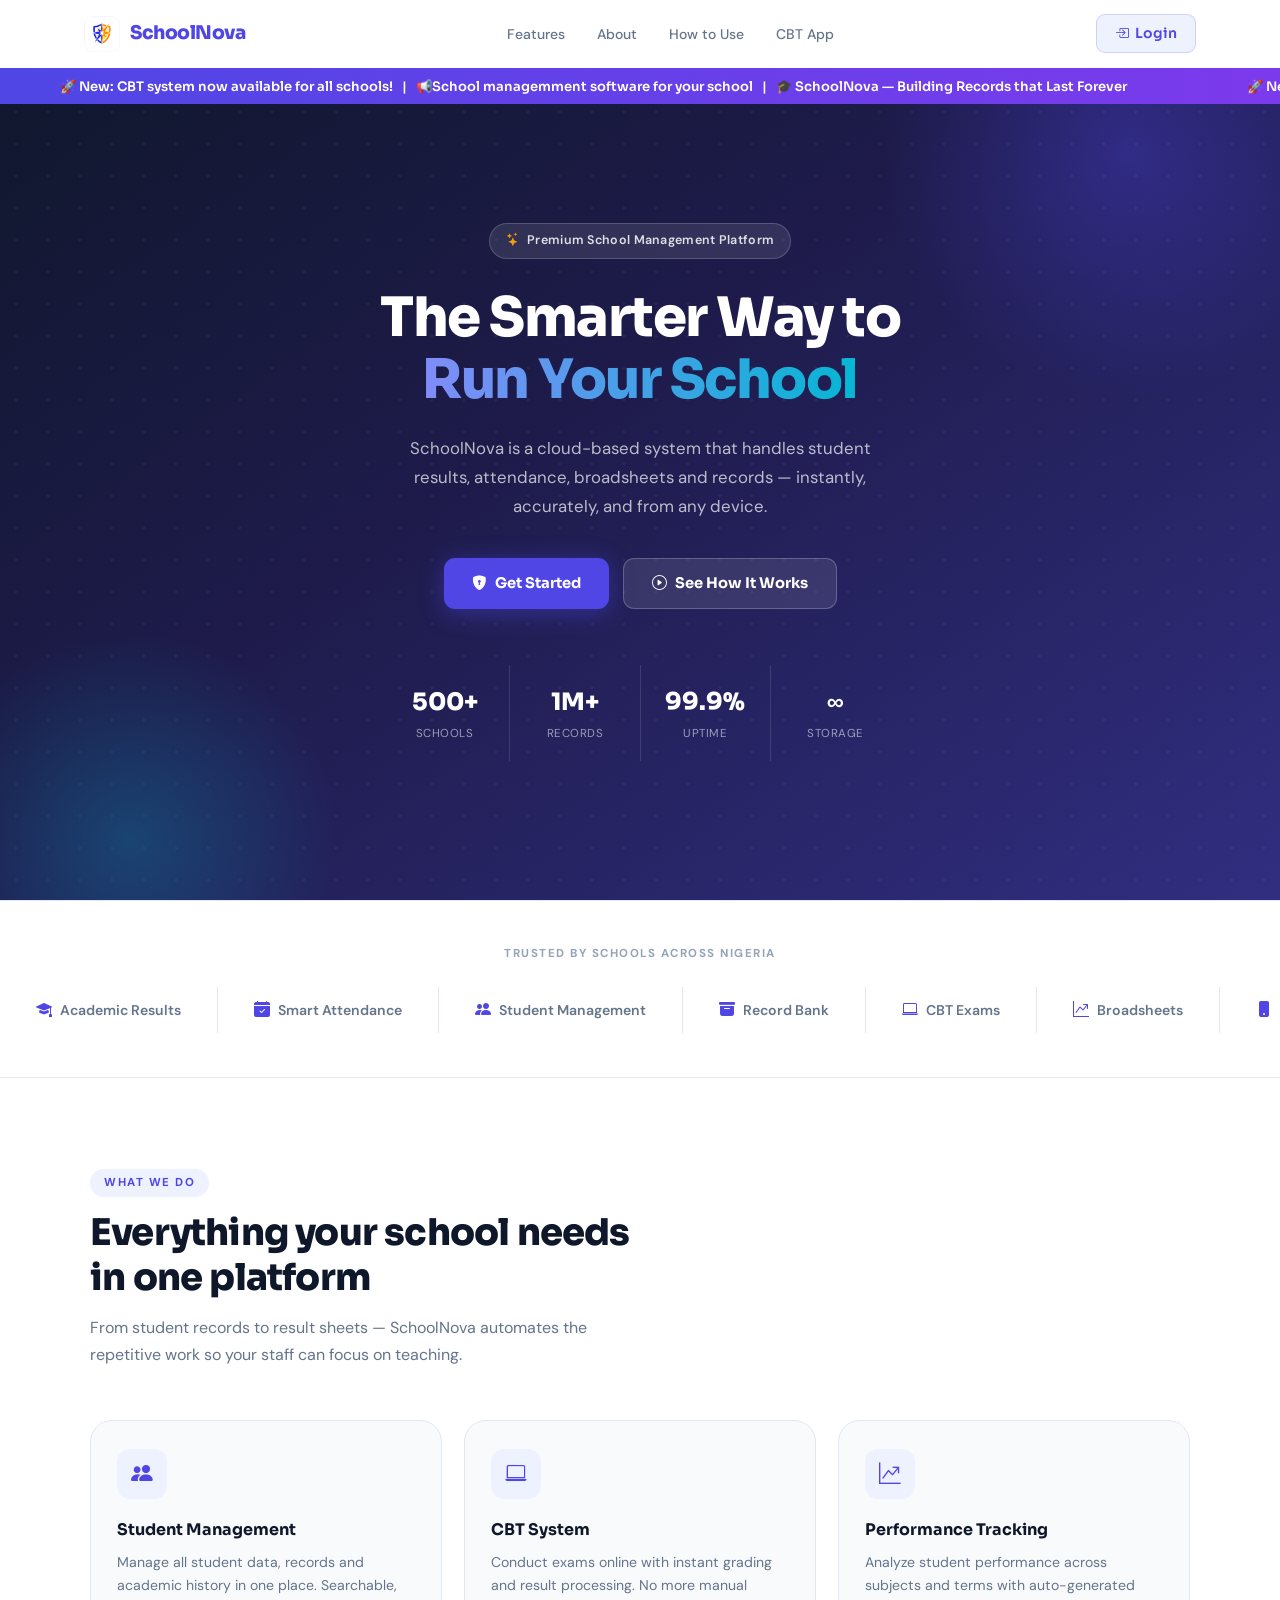
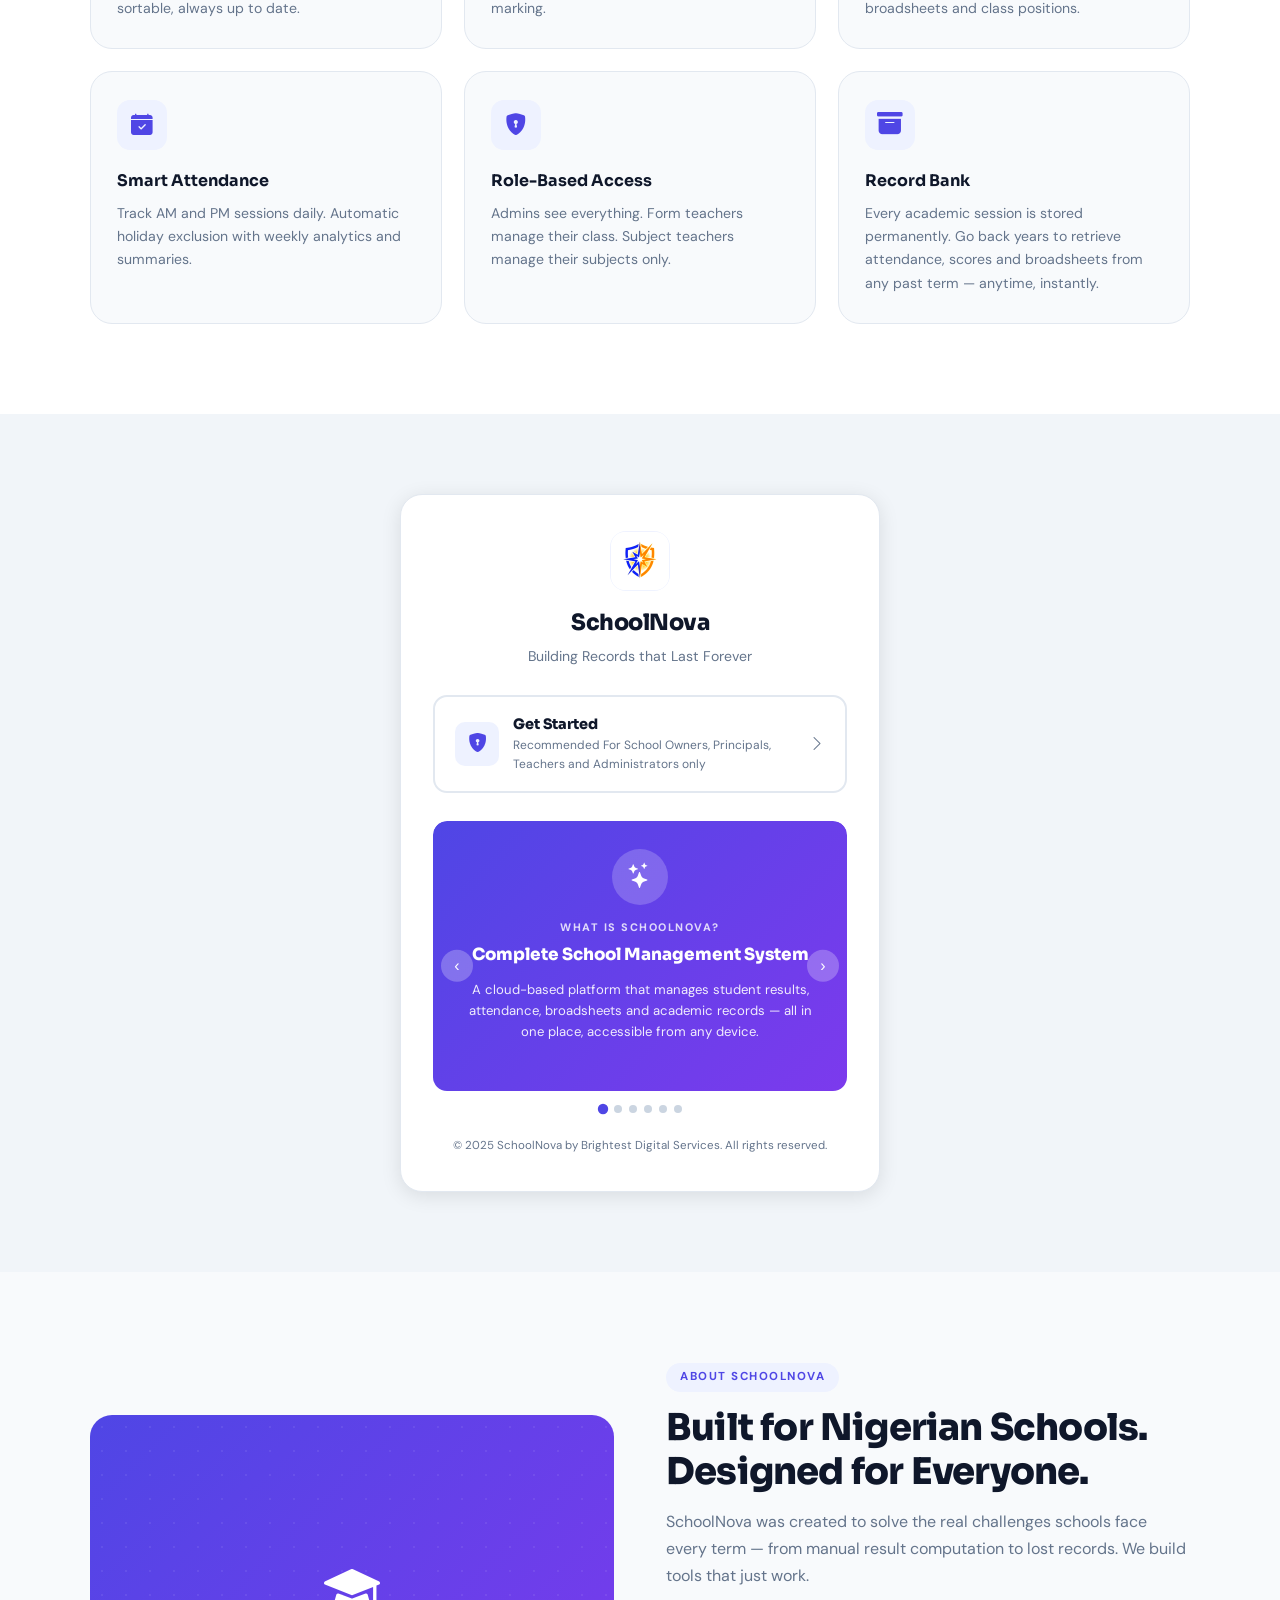
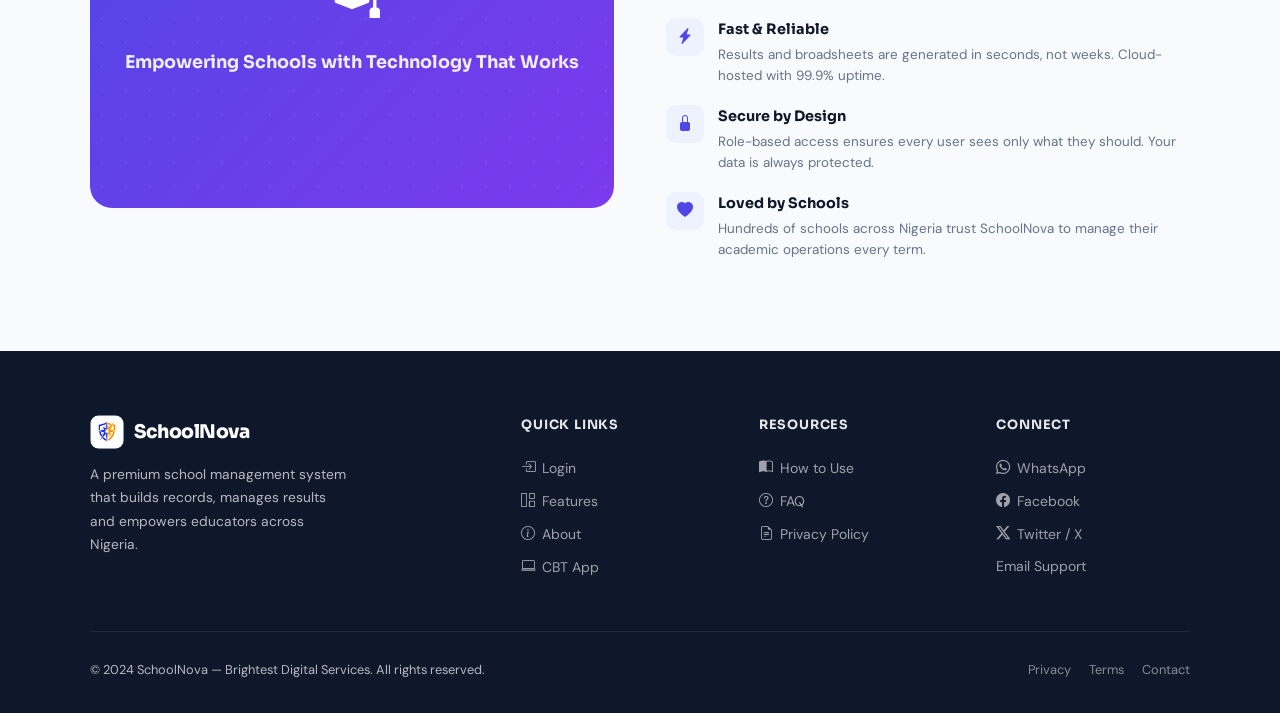
==== commit 2072d69f: "update index.html" ====
--- a/index.html
+++ b/index.html
@@ -1299,7 +1299,7 @@
       <div class="sn-footer-col">
         <h6>Resources</h6>
         <a href="#"><i class="bi bi-book-half"></i> How to Use</a>
-        <a href="infinitetechnology04@gmail.com"><i class="bi bi-question-circle"></i> FAQ</a>
+        <a href="mailto:infinitetechnology04@gmail.com?subject=FAQ%20Request&body=FAQ%20request%20you&cc=team@email.com"><i class="bi bi-question-circle"></i> FAQ</a>
         <a href="https://infinitetechnologyapp.github.io/Portfolio"><i class="bi bi-file-earmark-text"></i> Privacy Policy</a>
       </div>
 
@@ -1308,7 +1308,9 @@
         <a href="https://wa.me/+2348107069369"><i class="bi bi-whatsapp"></i> WhatsApp</a>
         <a href="#"><i class="bi bi-facebook"></i> Facebook</a>
         <a href="#"><i class="bi bi-twitter-x"></i> Twitter / X</a>
-        <a href="infinitetechnology04@gmail.com"><i class="bi bi-envelope-fill"></i> Email Support</a>
+        <a href="mailto: infinitetechnology04@gmail.com?subject=Support%20Request&body=Please%20support%20me&cc=team@email.com">
+           Email Support
+        </a>
       </div>
     </div>
 
@@ -1316,7 +1318,7 @@
       <span>&copy; 2024 SchoolNova — Brightest Digital Services. All rights reserved.</span>
       <div style="display:flex;gap:18px">
         <a href="https://infinitetechnologyapp.github.io/Portfolio">Privacy</a>
-        <a href="infinitetechnology04@gmail.com">Terms</a>
+        <a href="mailto:infinitetechnology04@gmail.com">Terms</a>
         <a href="https://wa.me/+2348107069369">Contact</a>
       </div>
     </div>
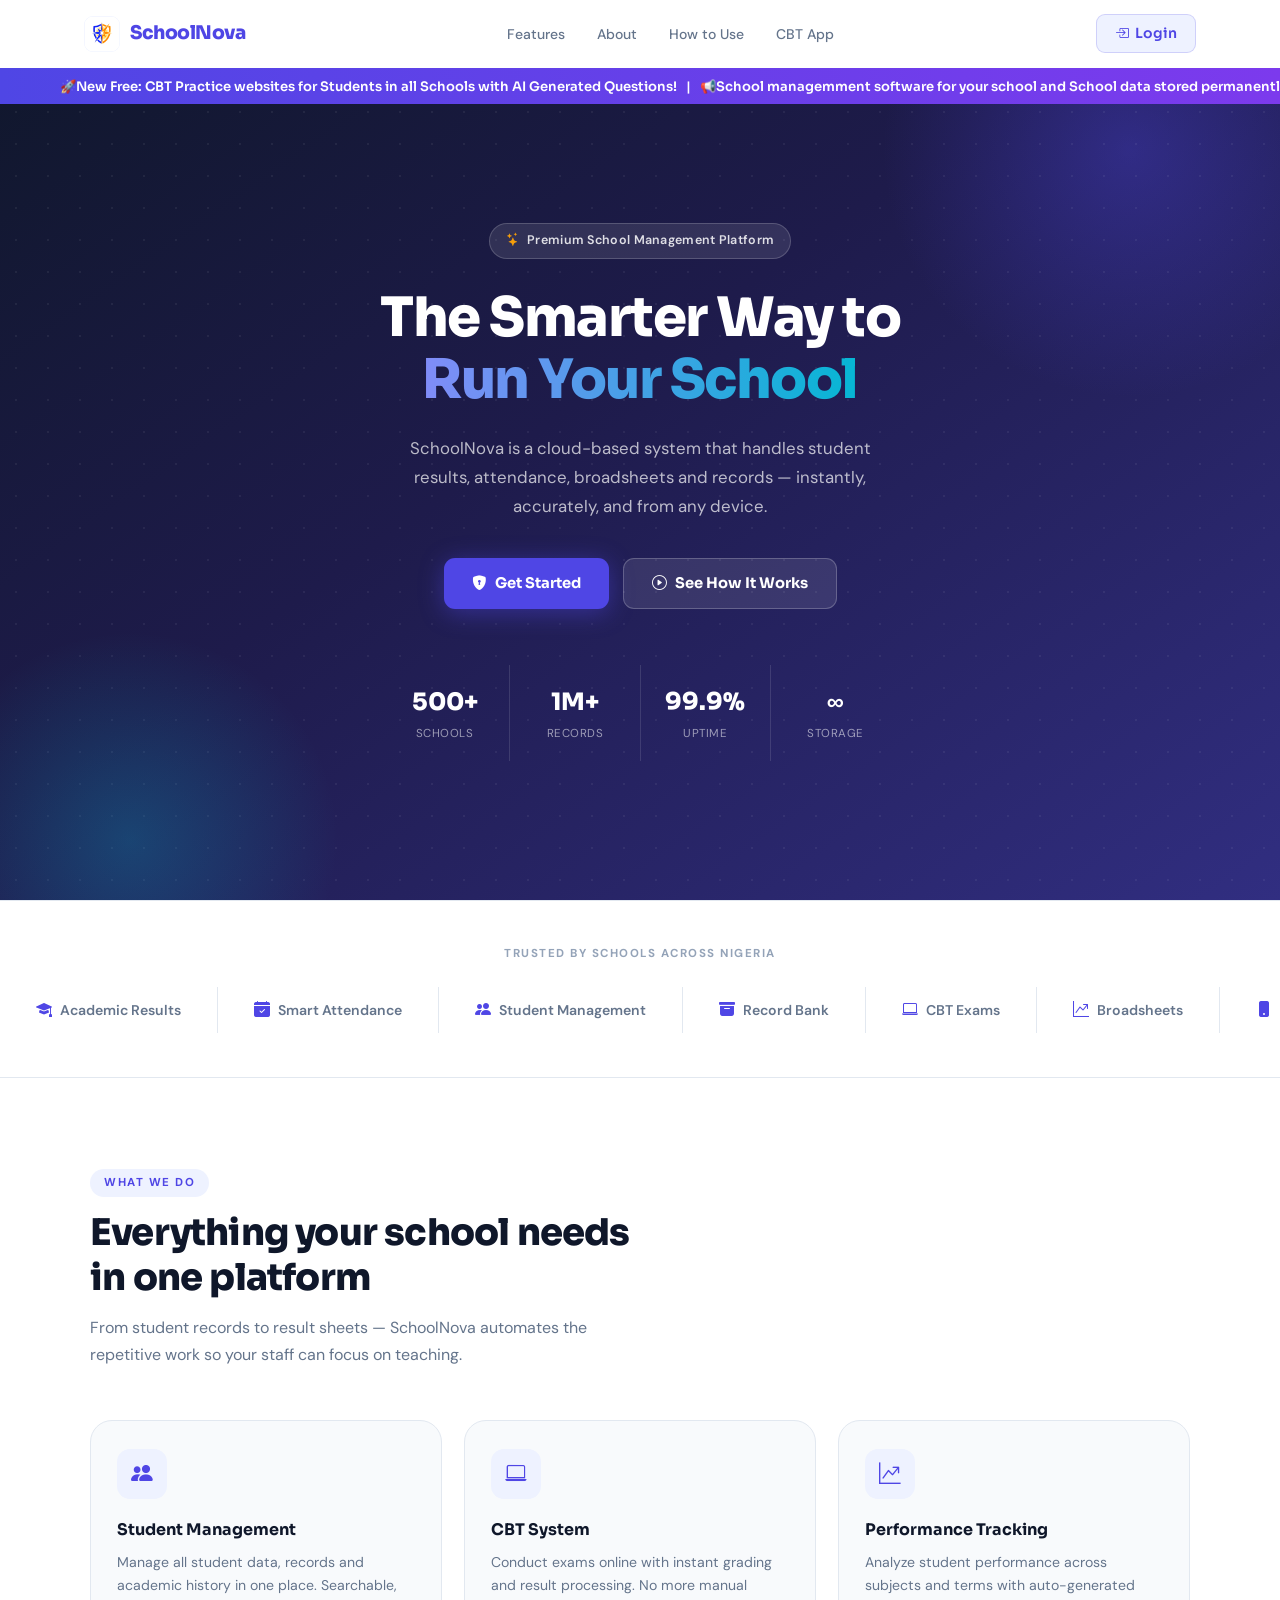
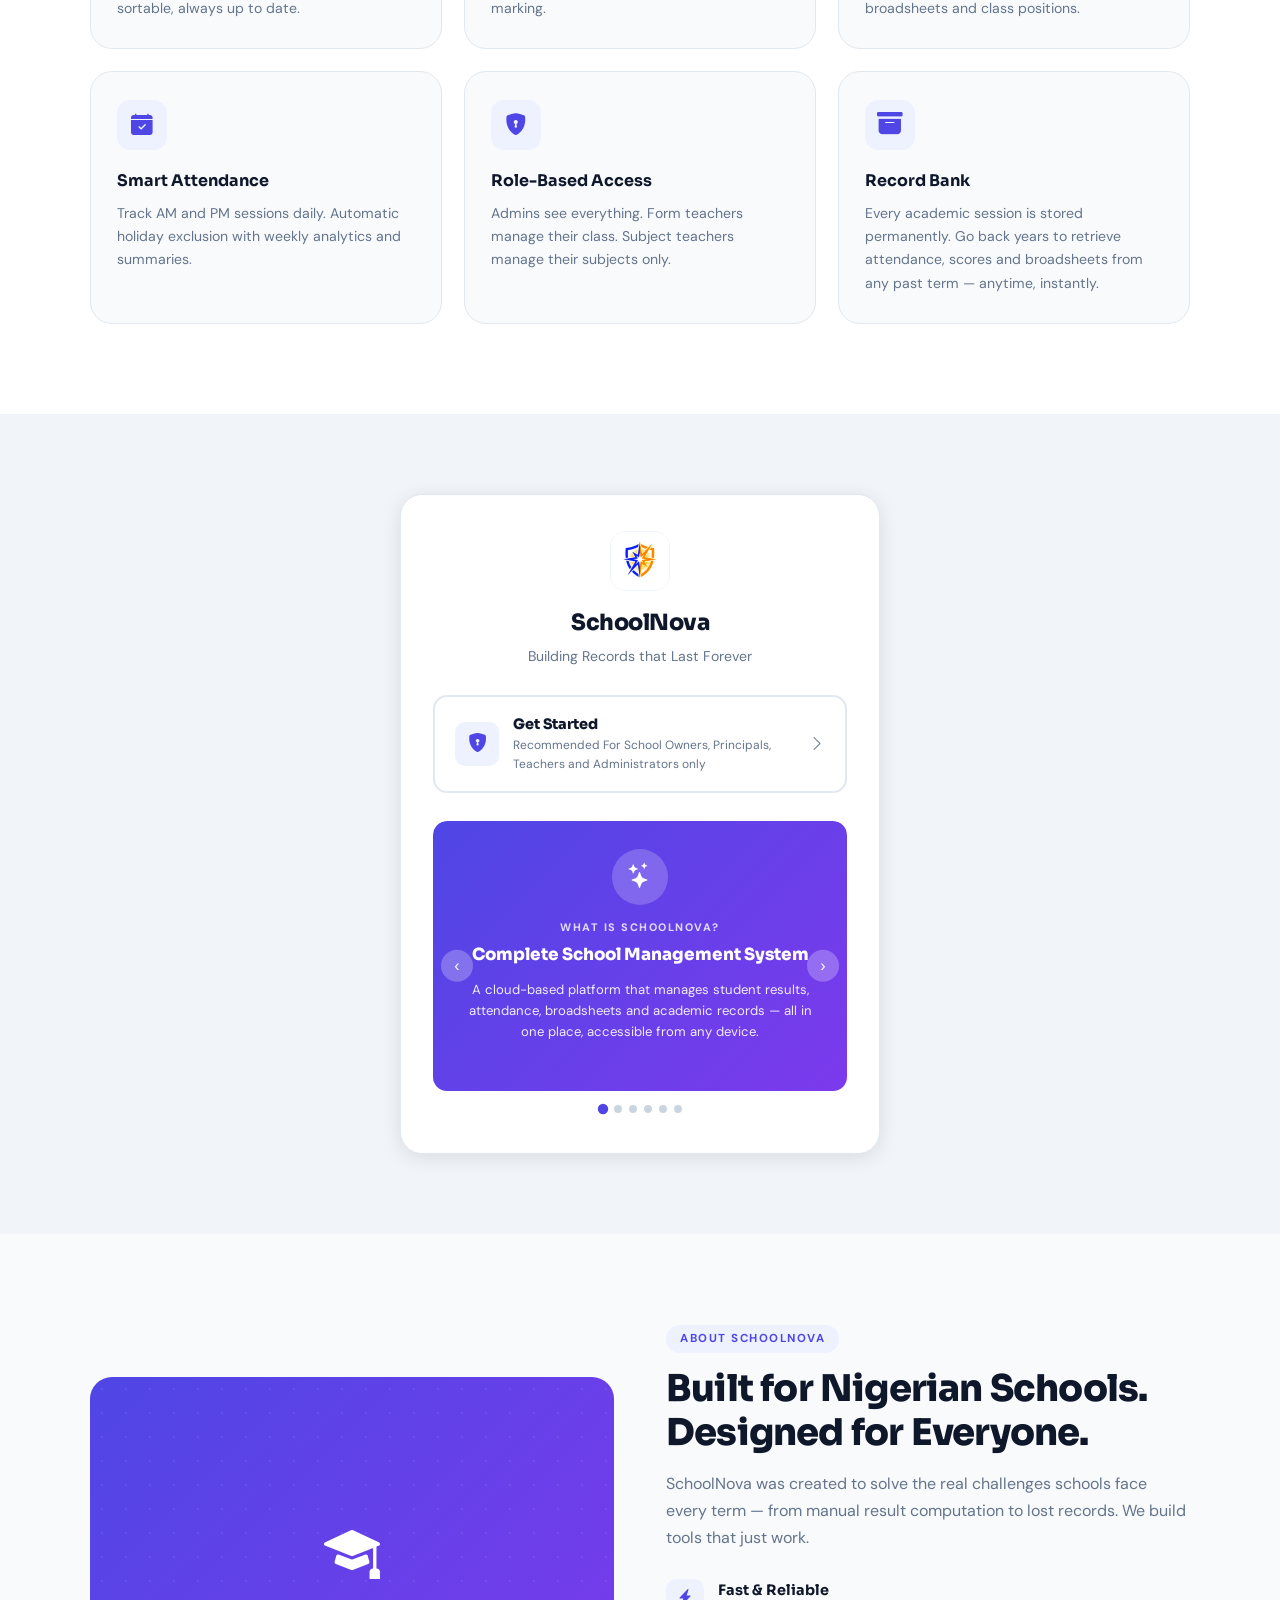
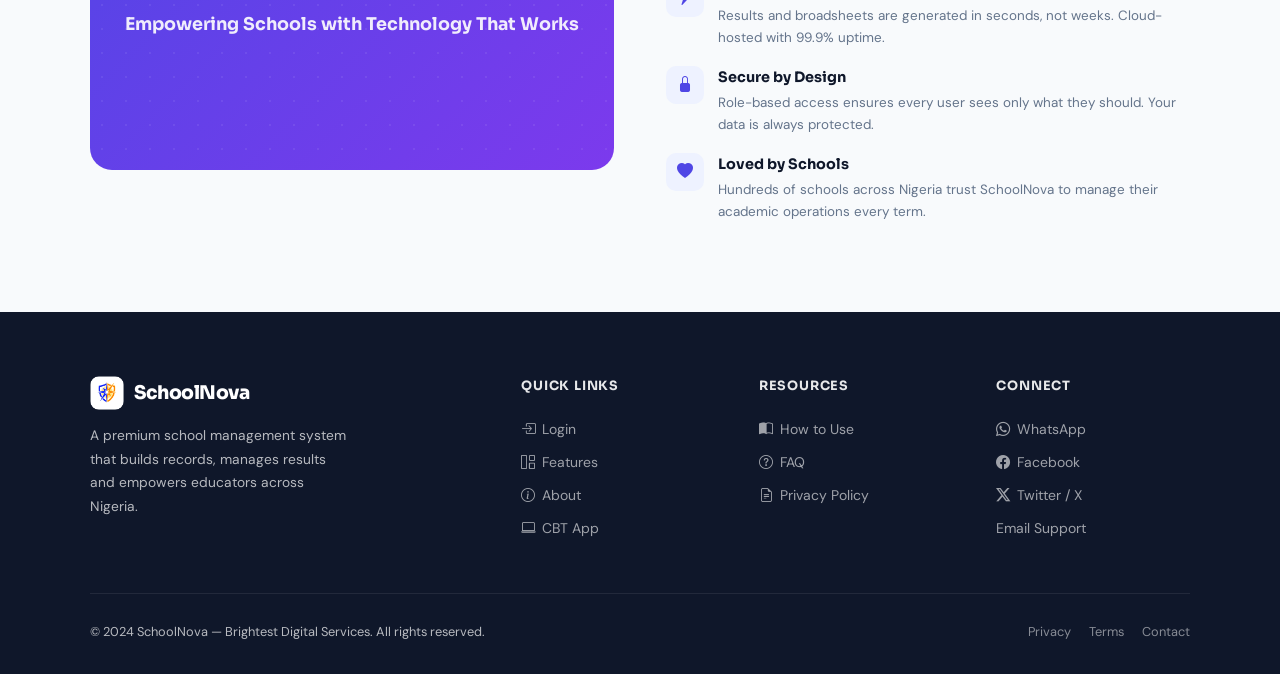
==== commit 09055ea1: "update index.html" ====
--- a/index.html
+++ b/index.html
@@ -979,7 +979,7 @@
         <li><a href="#about">Features</a></li>
         <li><a href="#about-company">About</a></li>
         <li><a href="#">How to Use</a></li>
-        <li><a href="#">CBT App</a></li>
+        <li><a href="https://schoolnova-cbt.web.app/" target="_blank">CBT App</a></li>
       </ul>
 
       <div class="sn-nav-actions">
@@ -1020,7 +1020,7 @@
       <a href="#" onclick="closeMenu()">
         <i class="bi bi-book-half"></i> How to Use
       </a>
-      <a href="https://schoolnova-cbt.web.app/" onclick="closeMenu()">
+      <a href="https://schoolnova-cbt.web.app/" target="_blank" onclick="closeMenu()">
         <i class="bi bi-laptop"></i> Free CBT App
       </a>
     </nav>
@@ -1226,10 +1226,6 @@
         <button onclick="prevSlide()" style="position:absolute;top:50%;left:8px;transform:translateY(-60%);background:rgba(255,255,255,.25);border:none;border-radius:50%;width:32px;height:32px;color:#fff;font-size:1rem;cursor:pointer;display:flex;align-items:center;justify-content:center">&#8249;</button>
         <button onclick="nextSlide()" style="position:absolute;top:50%;right:8px;transform:translateY(-60%);background:rgba(255,255,255,.25);border:none;border-radius:50%;width:32px;height:32px;color:#fff;font-size:1rem;cursor:pointer;display:flex;align-items:center;justify-content:center">&#8250;</button>
       </div>
-
-      <p style="text-align:center;font-size:.72rem;color:var(--text-muted);margin-top:20px">
-        &copy; 2025 SchoolNova by Brightest Digital Services. All rights reserved.
-      </p>
     </div>
   </div>
 
@@ -1293,7 +1289,7 @@
         <a href="admin-login.html"><i class="bi bi-box-arrow-in-right"></i> Login</a>
         <a href="#about"><i class="bi bi-grid-1x2"></i> Features</a>
         <a href="#about-company"><i class="bi bi-info-circle"></i> About</a>
-        <a href="https://schoolnova-cbt.web.app/"><i class="bi bi-laptop"></i> CBT App</a>
+        <a href="https://schoolnova-cbt.web.app/" target="_blank"><i class="bi bi-laptop"></i> CBT App</a>
       </div>
 
       <div class="sn-footer-col">
@@ -1334,7 +1330,7 @@
       term: "Second Term"
     };
 
-    const announcement = "🚀 New: CBT system now available for all schools! &nbsp;&nbsp;|&nbsp;&nbsp; 📢School managemment software for your school  &nbsp;&nbsp;|&nbsp;&nbsp; 🎓 SchoolNova — Building Records that Last Forever";
+    const announcement = "🚀New Free: CBT Practice websites for Students in all Schools with AI Generated Questions! &nbsp;&nbsp;|&nbsp;&nbsp; 📢School managemment software for your school and School data stored permanently in Record Bank  &nbsp;&nbsp;|&nbsp;&nbsp; 🎓 SchoolNova — Building Records that Last Forever";
 
     /* ---- Announcement Banner ---- */
     (function() {
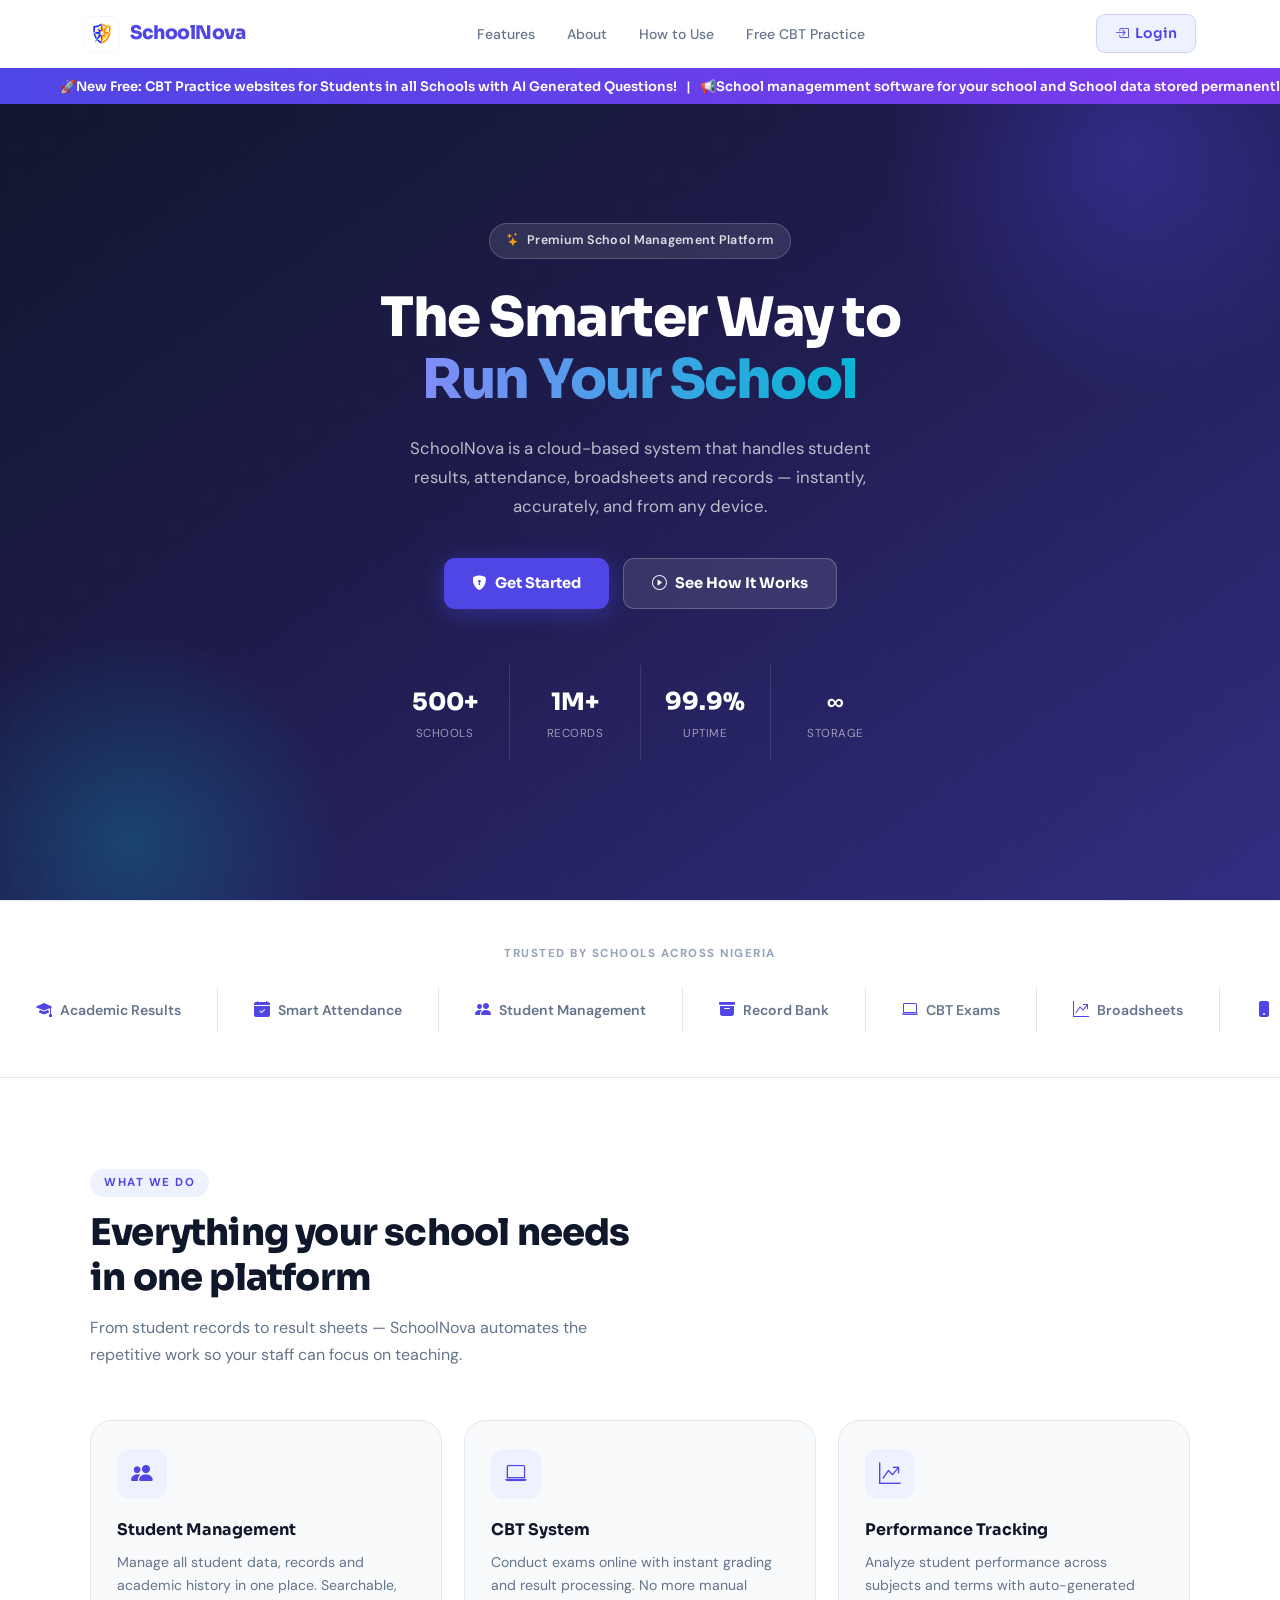
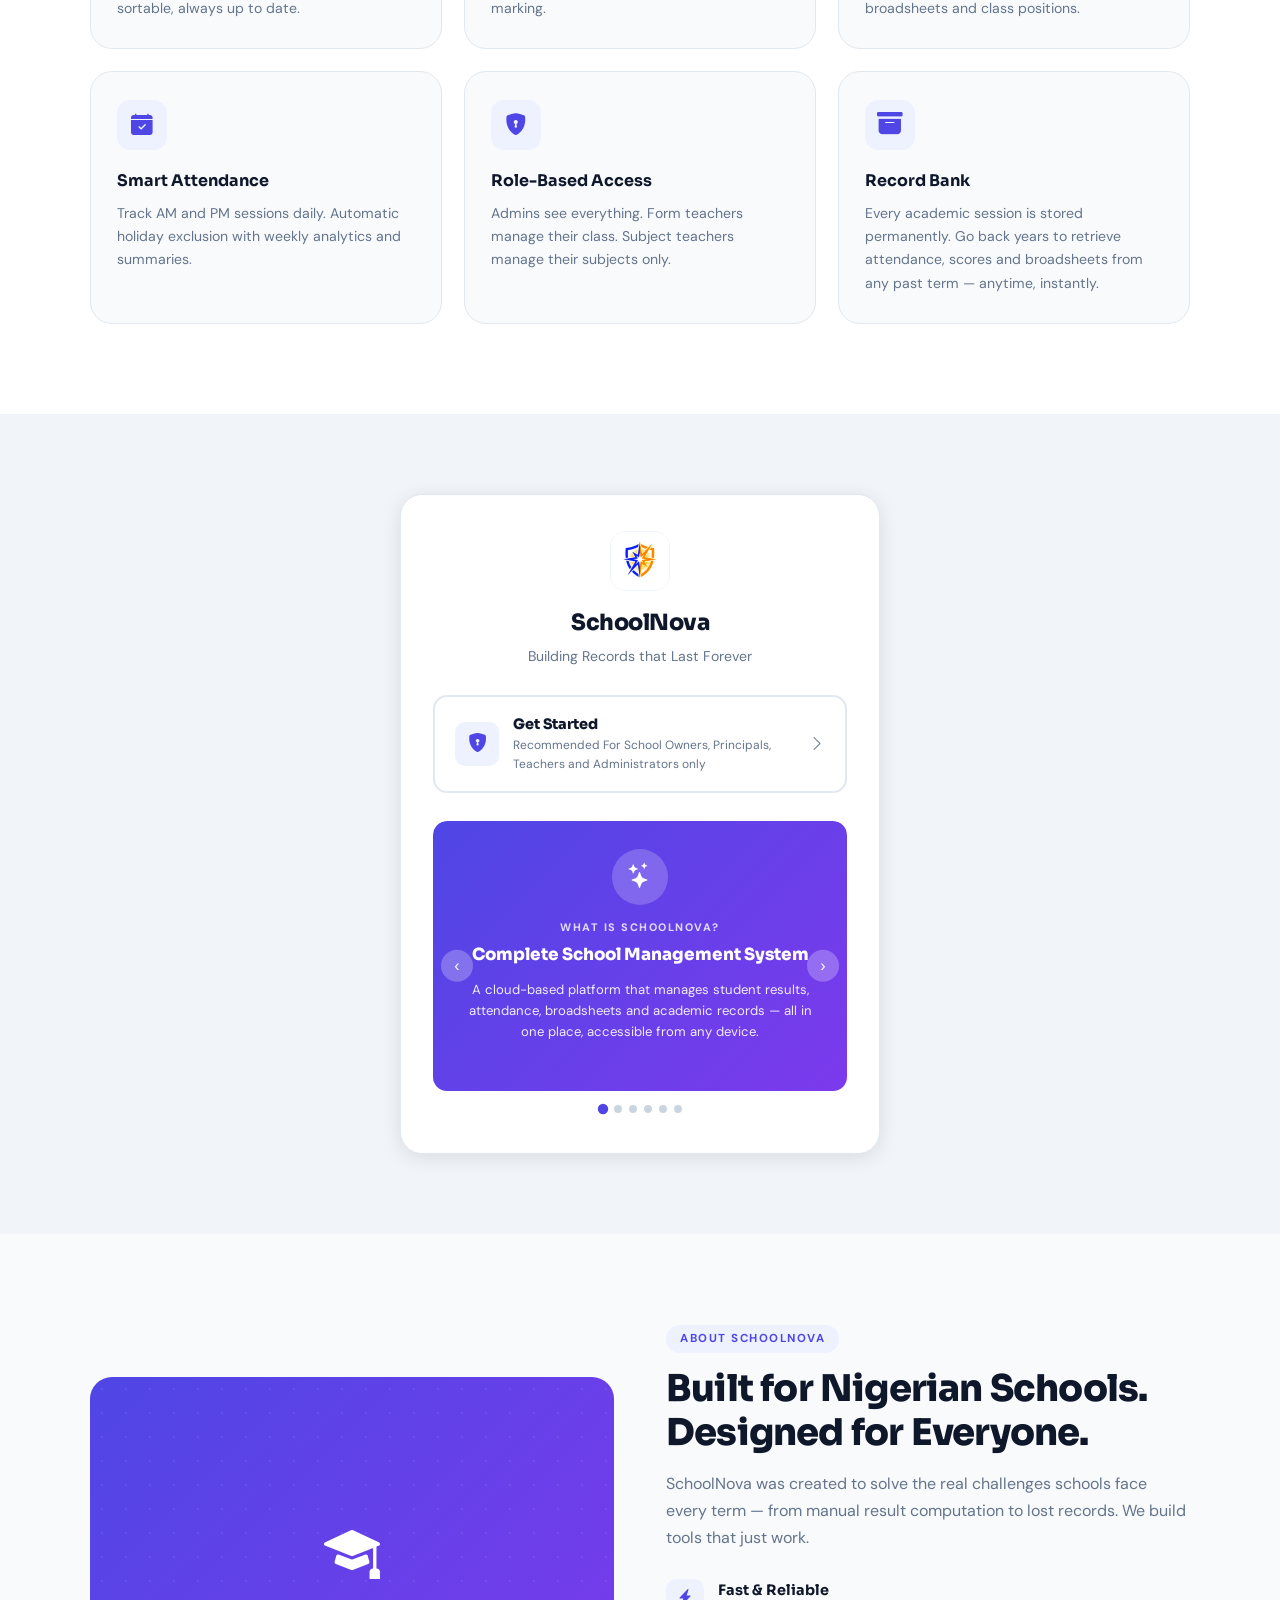
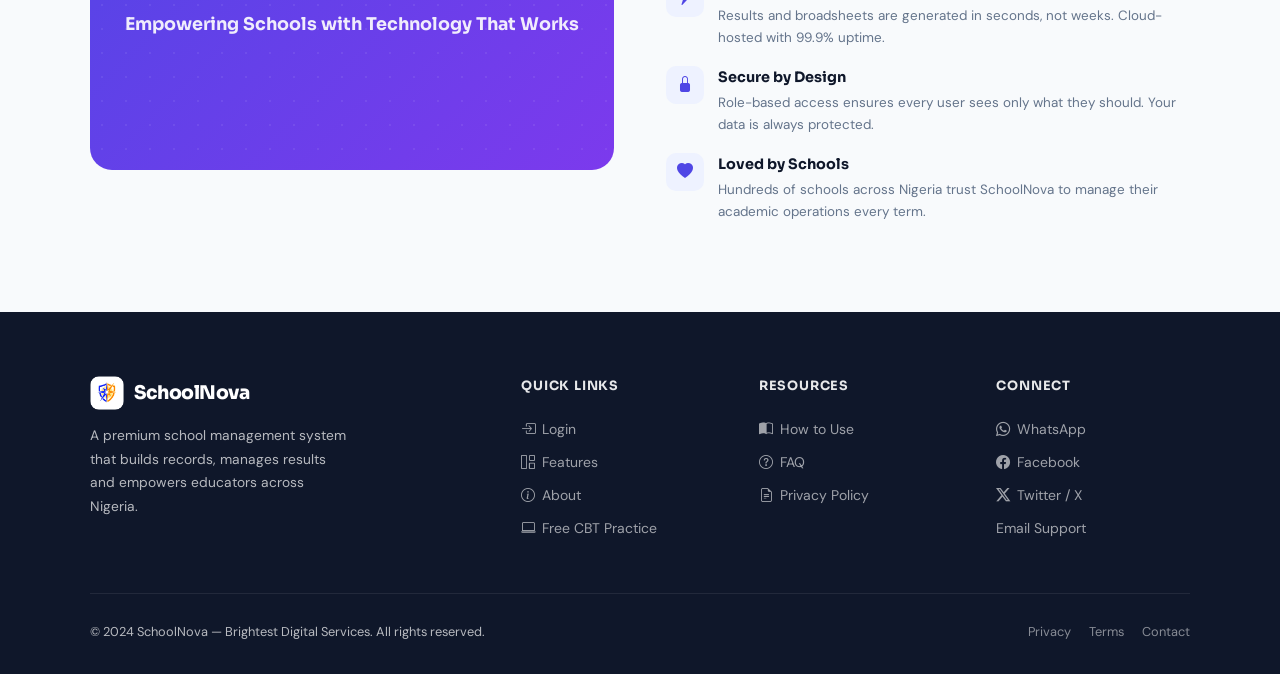
==== commit 960bbbfa: "update index.html" ====
--- a/index.html
+++ b/index.html
@@ -979,7 +979,7 @@
         <li><a href="#about">Features</a></li>
         <li><a href="#about-company">About</a></li>
         <li><a href="#">How to Use</a></li>
-        <li><a href="https://schoolnova-cbt.web.app/" target="_blank">CBT App</a></li>
+        <li><a href="https://schoolnova-cbt.web.app/" target="_blank">Free CBT Practice</a></li>
       </ul>
 
       <div class="sn-nav-actions">
@@ -1021,7 +1021,7 @@
         <i class="bi bi-book-half"></i> How to Use
       </a>
       <a href="https://schoolnova-cbt.web.app/" target="_blank" onclick="closeMenu()">
-        <i class="bi bi-laptop"></i> Free CBT App
+        <i class="bi bi-laptop"></i> Free CBT Practice
       </a>
     </nav>
 
@@ -1289,7 +1289,7 @@
         <a href="admin-login.html"><i class="bi bi-box-arrow-in-right"></i> Login</a>
         <a href="#about"><i class="bi bi-grid-1x2"></i> Features</a>
         <a href="#about-company"><i class="bi bi-info-circle"></i> About</a>
-        <a href="https://schoolnova-cbt.web.app/" target="_blank"><i class="bi bi-laptop"></i> CBT App</a>
+        <a href="https://schoolnova-cbt.web.app/" target="_blank"><i class="bi bi-laptop"></i> Free CBT Practice</a>
       </div>
 
       <div class="sn-footer-col">
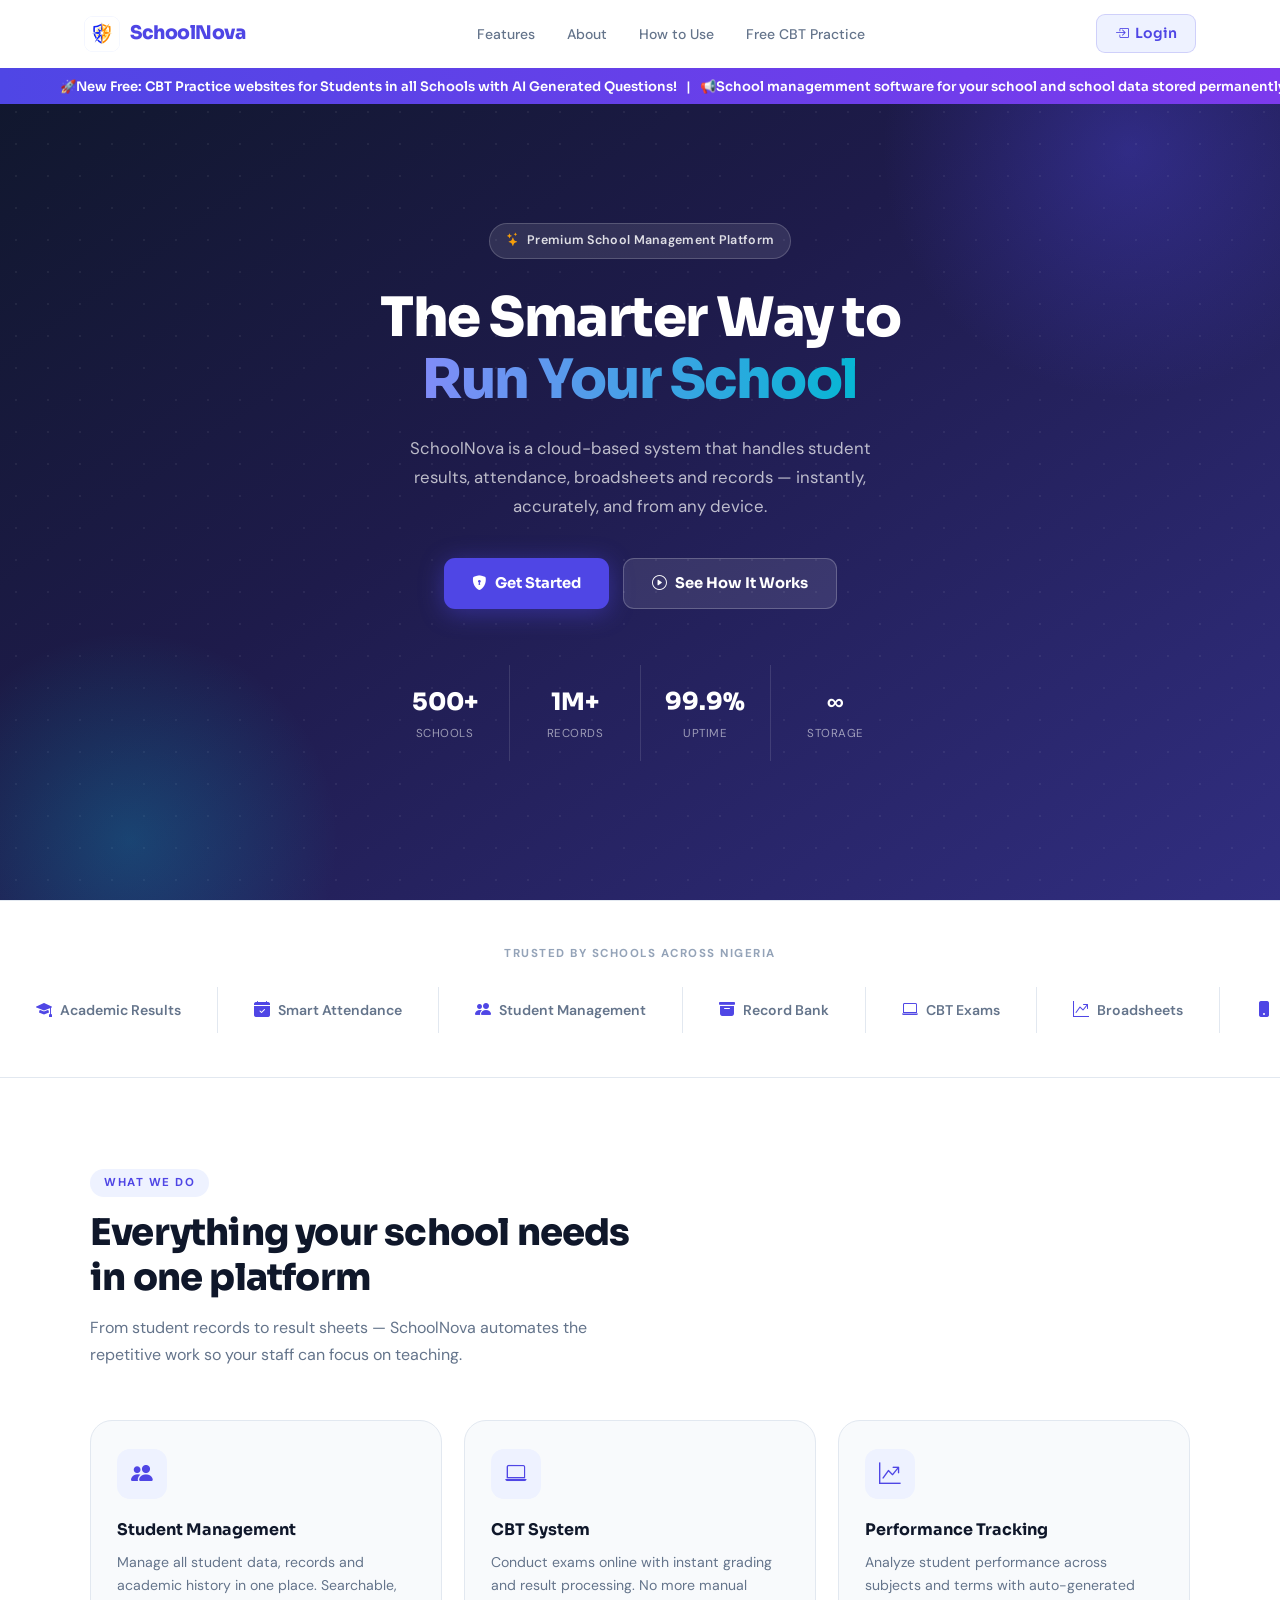
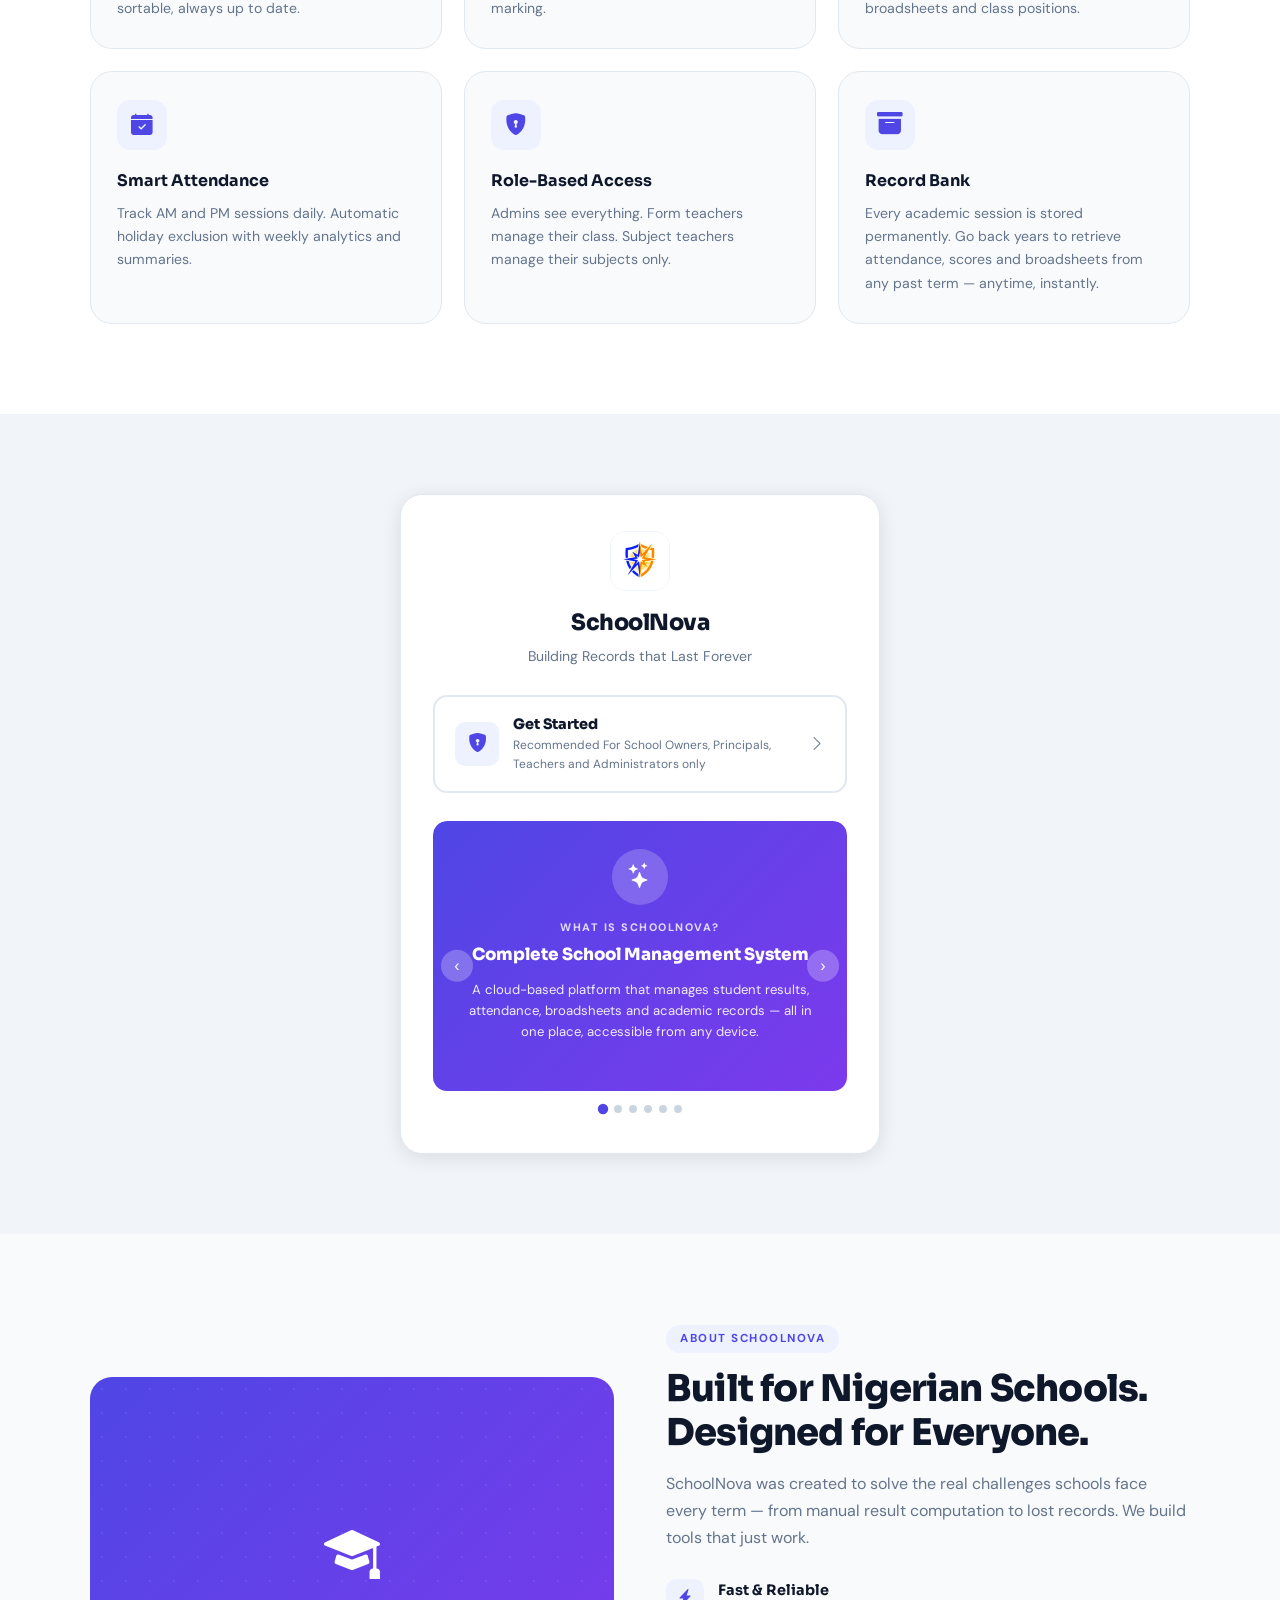
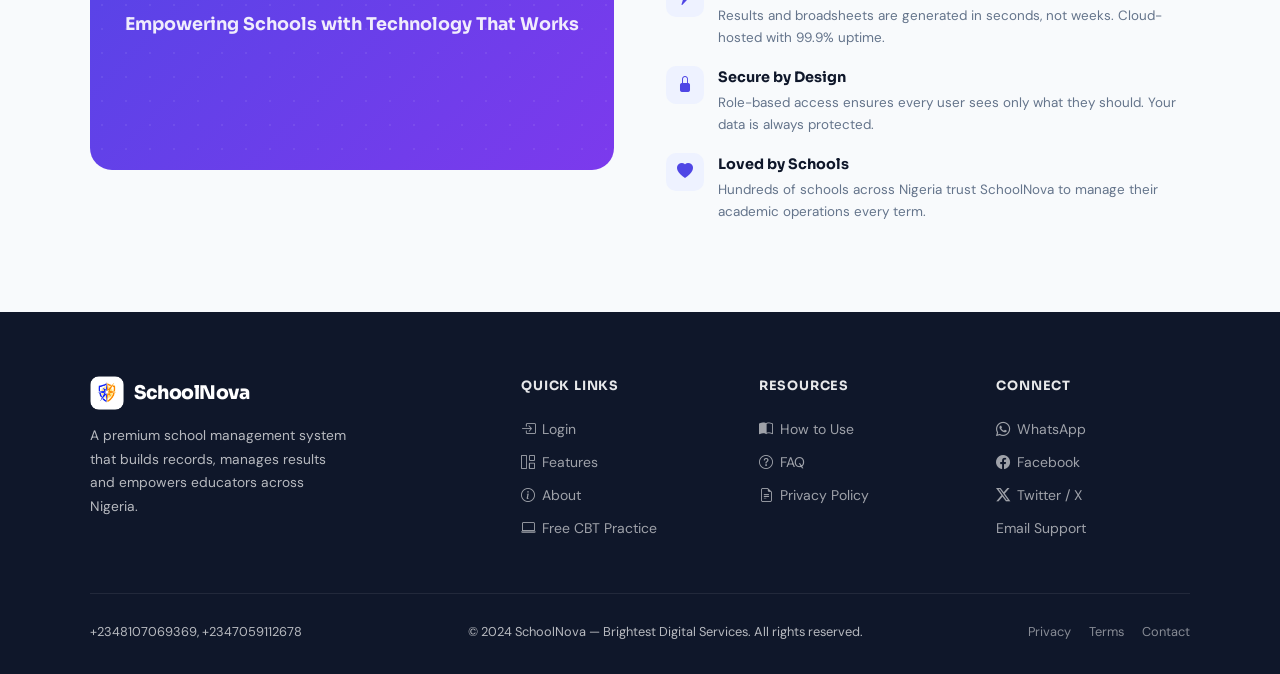
==== commit 8ca7cc7e: "update index.html" ====
--- a/index.html
+++ b/index.html
@@ -1311,6 +1311,7 @@
     </div>
 
     <div class="sn-footer-bottom">
+      <span>+2348107069369, +2347059112678</span>
       <span>&copy; 2024 SchoolNova — Brightest Digital Services. All rights reserved.</span>
       <div style="display:flex;gap:18px">
         <a href="https://infinitetechnologyapp.github.io/Portfolio">Privacy</a>
@@ -1330,7 +1331,7 @@
       term: "Second Term"
     };
 
-    const announcement = "🚀New Free: CBT Practice websites for Students in all Schools with AI Generated Questions! &nbsp;&nbsp;|&nbsp;&nbsp; 📢School managemment software for your school and School data stored permanently in Record Bank  &nbsp;&nbsp;|&nbsp;&nbsp; 🎓 SchoolNova — Building Records that Last Forever";
+    const announcement = "🚀New Free: CBT Practice websites for Students in all Schools with AI Generated Questions! &nbsp;&nbsp;|&nbsp;&nbsp; 📢School managemment software for your school and school data stored permanently in Record Bank &nbsp;&nbsp;|&nbsp;&nbsp; 🎓 SchoolNova — Building Records that Last Forever &nbsp;&nbsp;|&nbsp;&nbsp; ☎️ Contact SchoolNova Agent: For more info call or chat vai WhatsApp: +2348107069369, +2347059112678";
 
     /* ---- Announcement Banner ---- */
     (function() {
